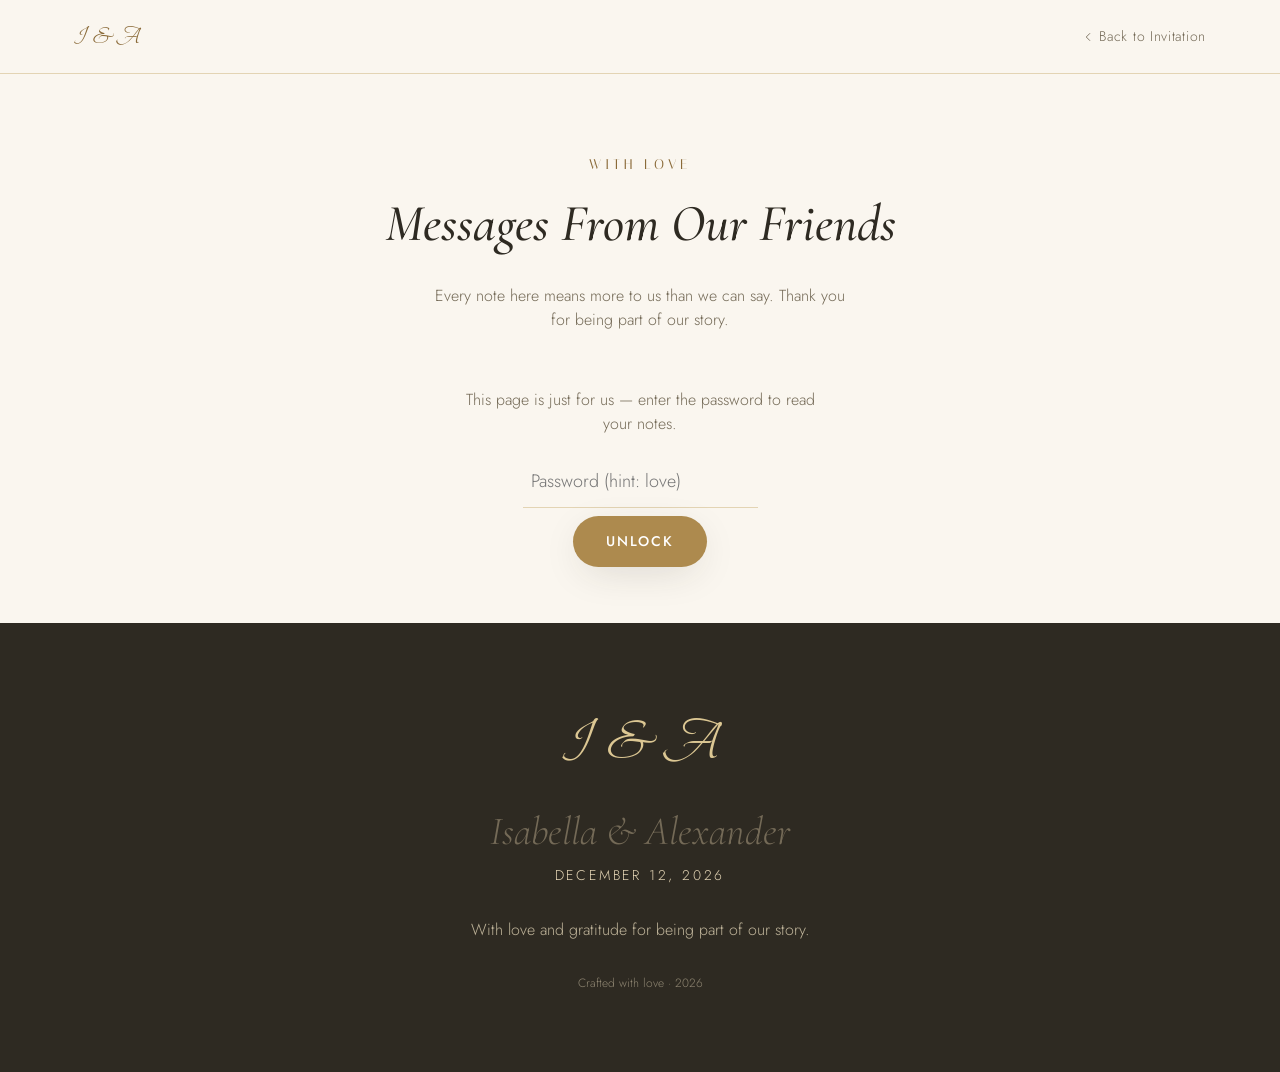
==== message.html @ ce15c43c "Add files via upload" ====
<!DOCTYPE html>
<html lang="en">
<head>
<meta charset="UTF-8">
<meta name="viewport" content="width=device-width, initial-scale=1.0, viewport-fit=cover">
<title>Guest Messages — Isabella &amp; Alexander</title>
<meta name="description" content="Sweet notes and well-wishes for Isabella &amp; Alexander from family and friends.">
<meta name="theme-color" content="#AD8A4E">
<meta name="robots" content="noindex, nofollow">

<!-- Favicon -->
<link rel="icon" type="image/svg+xml" href="assets/images/favicon.svg">

<!-- Fonts: same set as index.html, for a consistent look -->
<link rel="preconnect" href="https://fonts.googleapis.com">
<link rel="preconnect" href="https://fonts.gstatic.com" crossorigin>
<link href="https://fonts.googleapis.com/css2?family=Italiana&family=Cormorant+Garamond:ital,wght@0,400;0,500;0,600;0,700;1,500&family=Beau+Rivage&family=Jost:wght@300;400;500;600&display=swap" rel="stylesheet">

<link rel="stylesheet" href="style.css">
</head>
<body>
<noscript><div style="padding:2rem;font-family:sans-serif;text-align:center;">Please enable JavaScript to view these messages.</div></noscript>

<header class="simple-nav">
  <div class="container simple-nav-inner">
    <a href="index.html" class="nav-monogram" id="nav-monogram" aria-label="Back to invitation"></a>
    <a href="index.html" class="back-link">
      <svg viewBox="0 0 24 24" width="14" height="14" aria-hidden="true"><path d="M15 6l-6 6 6 6" fill="none" stroke="currentColor" stroke-width="1.5" stroke-linecap="round" stroke-linejoin="round"/></svg>
      <span>Back to Invitation</span>
    </a>
  </div>
</header>

<main id="main">
  <section class="messages-hero container">
    <p class="eyebrow">With Love</p>
    <h1 class="section-title">Messages From Our Friends</h1>
    <p>Every note here means more to us than we can say. Thank you for being part of our story.</p>
  </section>

  <section class="messages-gate container" id="messages-gate">
    <p>This page is just for us — enter the password to read your notes.</p>
    <div class="messages-gate-row">
      <input type="password" id="messages-pass-input" placeholder="Password (hint: love)" autocomplete="off">
      <button type="button" id="messages-pass-submit" class="btn btn-primary">Unlock</button>
    </div>
    <p class="messages-gate-error" id="messages-pass-error" hidden>Incorrect password. Try again.</p>
  </section>

  <section class="messages-list-section container" id="messages-list-section" hidden>
    <div class="messages-grid" id="messages-grid"></div>
  </section>
</main>

<footer class="site-footer" id="site-footer">
  <div class="container footer-inner">
    <div class="footer-monogram" id="footer-monogram"></div>
    <p class="footer-names" id="footer-names"></p>
    <p class="footer-date" id="footer-date"></p>
    <p class="footer-thanks">With love and gratitude for being part of our story.</p>
    <p class="footer-credit">Crafted with love &middot; <span id="footer-year"></span></p>
  </div>
</footer>

<script defer src="script.js"></script>
<script>
  // script.js's renderHero() sets document.title generically for the whole
  // site — restore a page-specific title once it (and the rest of init())
  // has had its turn.
  window.addEventListener("load", function () {
    var cfg = window.WS && window.WS.config;
    if (cfg && cfg.brideName && cfg.groomName) {
      document.title = "Guest Messages — " + cfg.brideName + " & " + cfg.groomName;
    }
  });
</script>
</body>
</html>
---- style.css ----
/* =========================================================================
   DESIGN TOKENS
   This is the single source of visual truth for the site. The --accent
   tokens are overridden at runtime from config.js (weddingData.colors),
   so re-theming the entire site is a two-value change, not a CSS rewrite.
   ========================================================================= */

:root {
  /* ---- Palette -------------------------------------------------------- */
  --color-ivory: #FAF6EF;
  --color-champagne: #EFE1C1;
  --color-beige: #E3D4B4;
  --color-charcoal: #2E2A22;
  --color-charcoal-soft: #746A57;
  --color-white: #FFFFFF;
  --color-blush: #B4786C;

  --color-gold: #AD8A4E;
  --color-gold-deep: #8A6A38;
  --color-gold-light: #DCC793;

  /* Configurable accent — reassigned by JS from weddingData.colors */
  --accent: var(--color-gold);
  --accent-deep: var(--color-gold-deep);
  --accent-light: var(--color-gold-light);

  --bg-base: var(--color-ivory);
  --bg-alt: var(--color-champagne);
  --text-main: var(--color-charcoal);
  --text-soft: var(--color-charcoal-soft);

  /* ---- Typography ------------------------------------------------------
     eyebrow  = Italiana, wide-tracked small caps labels
     heading  = Cormorant Garamond, editorial serif for titles
     script   = Beau Rivage, calligraphy for names & signature marks
     body     = Jost, geometric sans for UI + reading text
  ------------------------------------------------------------------------- */
  --font-eyebrow: 'Italiana', 'Cormorant Garamond', serif;
  --font-heading: 'Cormorant Garamond', 'Georgia', serif;
  --font-script: 'Beau Rivage', 'Brush Script MT', cursive;
  --font-body: 'Jost', -apple-system, BlinkMacSystemFont, 'Segoe UI', sans-serif;

  --fs-xs: 0.75rem;
  --fs-sm: 0.875rem;
  --fs-base: 1rem;
  --fs-md: 1.125rem;
  --fs-lg: 1.375rem;
  --fs-xl: clamp(1.75rem, 1.4rem + 1.5vw, 2.5rem);
  --fs-2xl: clamp(2.25rem, 1.7rem + 2.4vw, 3.25rem);
  --fs-hero-name: clamp(2.8rem, 2rem + 4.5vw, 6rem);
  --fs-hero-amp: clamp(2.6rem, 1.9rem + 4vw, 5.5rem);

  --ls-eyebrow: 0.28em;
  --lh-tight: 1.1;
  --lh-normal: 1.5;
  --lh-loose: 1.8;

  /* ---- Spacing (mobile-first scale) ------------------------------------ */
  --space-3xs: 0.25rem;
  --space-2xs: 0.5rem;
  --space-xs: 0.75rem;
  --space-sm: 1.25rem;
  --space-md: 2rem;
  --space-lg: 3.5rem;
  --space-xl: 5rem;
  --space-2xl: 7rem;

  --section-pad-y: clamp(4rem, 3rem + 4vw, 8rem);
  --container-width: 1180px;
  --container-pad: 1.5rem;

  /* ---- Radii & shadow --------------------------------------------------- */
  --radius-sm: 3px;
  --radius-md: 10px;
  --radius-lg: 28px;
  --radius-pill: 999px;

  --shadow-soft: 0 10px 40px -10px rgba(46, 42, 34, 0.18);
  --shadow-elevated: 0 25px 70px -15px rgba(46, 42, 34, 0.28);
  --shadow-inset-hairline: inset 0 0 0 1px rgba(173, 138, 78, 0.35);

  /* ---- Motion ------------------------------------------------------------
     One shared luxury ease curve keeps every transition feeling like the
     same hand drew it — slow settle, no bounce.
  ------------------------------------------------------------------------- */
  --ease-luxury: cubic-bezier(0.65, 0, 0.35, 1);
  --ease-out-soft: cubic-bezier(0.16, 1, 0.3, 1);

  --dur-fast: 0.3s;
  --dur-medium: 0.6s;
  --dur-slow: 1.1s;

  --z-nav: 100;
  --z-drawer: 110;
  --z-player: 90;
  --z-lightbox: 200;
  --z-preloader: 300;
}

/* Respect reduced motion at the token level: collapse durations so any
   animation that references these variables becomes near-instant instead
   of needing to be special-cased everywhere it's used. */
@media (prefers-reduced-motion: reduce) {
  :root {
    --dur-fast: 0.01s;
    --dur-medium: 0.01s;
    --dur-slow: 0.01s;
  }
}

/* =========================================================================
   RESET
   ========================================================================= */
*, *::before, *::after { box-sizing: border-box; }
* { margin: 0; padding: 0; }

html {
  -webkit-text-size-adjust: 100%;
  scroll-behavior: smooth;
  scroll-padding-top: 88px;
}

body {
  font-family: var(--font-body);
  font-weight: 300;
  font-size: var(--fs-base);
  line-height: var(--lh-normal);
  color: var(--text-main);
  background: var(--bg-base);
  -webkit-font-smoothing: antialiased;
  -moz-osx-font-smoothing: grayscale;
  overflow-x: hidden;
}

img, svg { display: block; max-width: 100%; }
button { font: inherit; color: inherit; background: none; border: none; cursor: pointer; }
a { color: inherit; text-decoration: none; }
input, textarea { font: inherit; color: inherit; background: none; }
ul, ol { list-style: none; }

/* Preloader engaged: freeze the page beneath it */
body.is-loading { overflow: hidden; height: 100vh; }

::selection { background: var(--accent); color: var(--color-white); }

:focus-visible {
  outline: 2px solid var(--accent);
  outline-offset: 3px;
  border-radius: 2px;
}

/* =========================================================================
   TYPOGRAPHY
   ========================================================================= */
h1, h2, h3, h4 {
  font-family: var(--font-heading);
  font-weight: 500;
  line-height: var(--lh-tight);
  color: var(--text-main);
}

.eyebrow {
  display: block;
  font-family: var(--font-eyebrow);
  font-size: var(--fs-sm);
  letter-spacing: var(--ls-eyebrow);
  text-transform: uppercase;
  color: var(--accent-deep);
  margin-bottom: var(--space-sm);
}

.section-title {
  font-size: var(--fs-2xl);
  font-style: italic;
  font-weight: 500;
  margin-bottom: var(--space-md);
}

p { color: var(--text-soft); }

/* =========================================================================
   LAYOUT UTILITIES
   ========================================================================= */
.container {
  width: 100%;
  max-width: var(--container-width);
  margin-inline: auto;
  padding-inline: var(--container-pad);
}

.skip-link {
  position: absolute;
  top: -100px;
  left: var(--space-sm);
  z-index: 1000;
  background: var(--color-charcoal);
  color: var(--color-white);
  padding: var(--space-xs) var(--space-sm);
  border-radius: var(--radius-sm);
  transition: top var(--dur-fast) var(--ease-luxury);
}
.skip-link:focus { top: var(--space-sm); }

.sr-only {
  position: absolute;
  width: 1px; height: 1px;
  overflow: hidden;
  clip: rect(0 0 0 0);
  white-space: nowrap;
}
.sr-live { position: fixed; width: 1px; height: 1px; overflow: hidden; clip: rect(0 0 0 0); }

/* =========================================================================
   BUTTONS
   ========================================================================= */
.btn {
  position: relative;
  display: inline-flex;
  align-items: center;
  justify-content: center;
  gap: var(--space-2xs);
  padding: 1.05em 2.4em;
  font-family: var(--font-body);
  font-size: var(--fs-sm);
  font-weight: 500;
  letter-spacing: 0.12em;
  text-transform: uppercase;
  border-radius: var(--radius-pill);
  cursor: pointer;
  overflow: hidden;
  isolation: isolate;
  transition: transform var(--dur-fast) var(--ease-luxury), box-shadow var(--dur-fast) var(--ease-luxury);
}
.btn:active { transform: scale(0.97); }

.btn-primary {
  background: var(--accent);
  color: var(--color-white);
  box-shadow: var(--shadow-soft);
}
.btn-primary::before {
  content: '';
  position: absolute;
  inset: 0;
  z-index: -1;
  background: linear-gradient(100deg, transparent 30%, rgba(255,255,255,0.35) 50%, transparent 70%);
  transform: translateX(-120%);
  transition: transform var(--dur-medium) var(--ease-luxury);
}
.btn-primary:hover { box-shadow: var(--shadow-elevated); transform: translateY(-2px); }
.btn-primary:hover::before { transform: translateX(120%); }

.btn-outline {
  background: transparent;
  color: var(--text-main);
  box-shadow: inset 0 0 0 1px var(--accent);
}
.btn-outline:hover {
  background: var(--accent);
  color: var(--color-white);
  transform: translateY(-2px);
}

.divider-sprig {
  height: 64px;
  margin-inline: auto;
  max-width: 220px;
  background: var(--sprig-svg, none) center / contain no-repeat;
  opacity: 0.85;
}

/* =========================================================================
   SCROLL REVEAL SYSTEM
   Elements carry data-reveal="fade-up|fade-left|fade-right|scale-in".
   scrollEffects.js toggles .is-visible via IntersectionObserver; the
   transition itself lives entirely here so JS never touches animation code.
   ========================================================================= */
[data-reveal] {
  transition: opacity var(--dur-medium) var(--ease-out-soft),
              transform var(--dur-medium) var(--ease-out-soft);
  transition-delay: var(--reveal-delay, 0ms);
}

[data-reveal="fade-up"]    { opacity: 0; transform: translateY(36px); }
[data-reveal="fade-left"]  { opacity: 0; transform: translateX(-48px); }
[data-reveal="fade-right"] { opacity: 0; transform: translateX(48px); }
[data-reveal="scale-in"]   { opacity: 0; transform: scale(0.85); }
[data-reveal="fade-in"]    { opacity: 0; }

[data-reveal].is-visible {
  opacity: 1;
  transform: translate(0, 0) scale(1);
}

@media (prefers-reduced-motion: reduce) {
  [data-reveal] { opacity: 1 !important; transform: none !important; transition: none !important; }
}

/* =========================================================================
   KEYFRAMES
   ========================================================================= */
@keyframes draw-ring {
  to { stroke-dashoffset: 0; }
}

@keyframes fade-scale-in {
  from { opacity: 0; transform: scale(0.8); }
  to   { opacity: 1; transform: scale(1); }
}

@keyframes gentle-pulse {
  0%, 100% { opacity: 1; }
  50% { opacity: 0.55; }
}

@keyframes float-up {
  0%   { transform: translateY(0) translateX(0); opacity: 0; }
  10%  { opacity: var(--particle-opacity, 0.6); }
  90%  { opacity: var(--particle-opacity, 0.6); }
  100% { transform: translateY(-110vh) translateX(var(--drift, 20px)); opacity: 0; }
}

@keyframes letter-in {
  from { opacity: 0; transform: translateY(0.4em); }
  to   { opacity: 1; transform: translateY(0); }
}

@keyframes soft-glow {
  0%, 100% { opacity: 0.35; transform: scale(1); }
  50%      { opacity: 0.6;  transform: scale(1.08); }
}

@keyframes spin-slow {
  to { transform: rotate(360deg); }
}

@keyframes bounce-down {
  0%, 100% { transform: translateY(0); opacity: 0.5; }
  50%      { transform: translateY(10px); opacity: 1; }
}

@keyframes number-flip {
  0%   { transform: rotateX(0deg); opacity: 1; }
  45%  { transform: rotateX(90deg); opacity: 0.3; }
  55%  { transform: rotateX(-90deg); opacity: 0.3; }
  100% { transform: rotateX(0deg); opacity: 1; }
}

@keyframes dot-blink {
  0%, 80%, 100% { opacity: 0.25; }
  40%            { opacity: 1; }
}

@keyframes shimmer-sweep {
  0%   { background-position: -200% 0; }
  100% { background-position: 200% 0; }
}

/* =========================================================================
   REUSABLE MOTION UTILITY CLASSES
   ========================================================================= */
.will-animate { animation-fill-mode: both; }

.glow-orb {
  position: absolute;
  border-radius: 50%;
  background: radial-gradient(circle, var(--accent-light) 0%, transparent 70%);
  filter: blur(20px);
  animation: soft-glow 6s var(--ease-luxury) infinite;
  pointer-events: none;
}

.glass {
  background: rgba(255, 255, 255, 0.5);
  backdrop-filter: blur(16px) saturate(140%);
  -webkit-backdrop-filter: blur(16px) saturate(140%);
  border: 1px solid rgba(255, 255, 255, 0.6);
}

@media (prefers-reduced-motion: reduce) {
  *, *::before, *::after {
    animation-duration: 0.01ms !important;
    animation-iteration-count: 1 !important;
    transition-duration: 0.01ms !important;
    scroll-behavior: auto !important;
  }
}

/* =========================================================================
   PRELOADER — the signature seal: two rings draw themselves, then the
   couple's initials settle into the center before the curtain lifts.
   ========================================================================= */
#preloader {
  position: fixed;
  inset: 0;
  z-index: var(--z-preloader);
  display: flex;
  align-items: center;
  justify-content: center;
  background: var(--bg-base);
  transition: opacity var(--dur-slow) var(--ease-luxury), visibility var(--dur-slow) var(--ease-luxury);
}
#preloader.is-hidden { opacity: 0; visibility: hidden; pointer-events: none; }

.preloader-inner { text-align: center; }

.preloader-seal { width: 132px; height: 132px; margin-inline: auto; overflow: visible; }

.seal-ring {
  fill: none;
  stroke: var(--accent);
  stroke-width: 1.25;
}
.seal-ring-outer { stroke-dasharray: 566; stroke-dashoffset: 566; }
.seal-ring-inner { stroke-dasharray: 490; stroke-dashoffset: 490; }
#preloader.is-drawing .seal-ring-outer { animation: draw-ring 1.3s var(--ease-luxury) 0.1s forwards; }
#preloader.is-drawing .seal-ring-inner { animation: draw-ring 1.3s var(--ease-luxury) 0.35s forwards; }

.seal-initials {
  font-family: var(--font-script);
  font-size: 46px;
  fill: var(--accent-deep);
  opacity: 0;
  transform-origin: 100px 100px;
}
#preloader.is-drawing .seal-initials { animation: fade-scale-in 0.9s var(--ease-out-soft) 1.2s forwards; }

.preloader-bar {
  width: 160px;
  height: 1px;
  background: var(--color-beige);
  margin: var(--space-md) auto 0;
  position: relative;
}
.preloader-bar-fill {
  position: absolute; inset: 0 auto 0 0;
  width: 0%;
  background: var(--accent);
  transition: width 0.25s linear;
}

.preloader-text {
  margin-top: var(--space-sm);
  font-family: var(--font-eyebrow);
  font-size: var(--fs-xs);
  letter-spacing: var(--ls-eyebrow);
  text-transform: uppercase;
  color: var(--text-soft);
}
.preloader-dots span { display: inline-block; animation: dot-blink 1.4s infinite; }
.preloader-dots span:nth-child(2) { animation-delay: 0.2s; }
.preloader-dots span:nth-child(3) { animation-delay: 0.4s; }

/* =========================================================================
   NAVIGATION
   ========================================================================= */
.site-nav {
  position: fixed;
  top: 0; left: 0; right: 0;
  z-index: var(--z-nav);
  transition: background var(--dur-fast) var(--ease-luxury), box-shadow var(--dur-fast) var(--ease-luxury), padding var(--dur-fast) var(--ease-luxury);
  padding-block: var(--space-sm);
}
.site-nav.is-scrolled {
  background: rgba(250, 246, 239, 0.88);
  backdrop-filter: blur(14px);
  -webkit-backdrop-filter: blur(14px);
  box-shadow: 0 1px 0 rgba(173, 138, 78, 0.18);
  padding-block: var(--space-xs);
}

.nav-inner {
  max-width: var(--container-width);
  margin-inline: auto;
  padding-inline: var(--container-pad);
  display: flex;
  align-items: center;
  justify-content: space-between;
}

.nav-monogram {
  font-family: var(--font-script);
  font-size: var(--fs-lg);
  color: var(--nav-ink, var(--color-white));
  transition: color var(--dur-fast) var(--ease-luxury);
}
.site-nav.is-scrolled .nav-monogram { color: var(--accent-deep); }

.nav-links { display: none; align-items: center; gap: var(--space-md); }
.nav-links a {
  font-size: var(--fs-sm);
  letter-spacing: 0.08em;
  text-transform: uppercase;
  color: var(--nav-ink, var(--color-white));
  position: relative;
  padding-bottom: 3px;
  transition: color var(--dur-fast) var(--ease-luxury);
}
.nav-links a::after {
  content: '';
  position: absolute; left: 0; right: 100%; bottom: 0;
  height: 1px;
  background: var(--accent);
  transition: right var(--dur-fast) var(--ease-luxury);
}
.nav-links a:hover::after,
.nav-links a.is-active::after { right: 0; }
.site-nav.is-scrolled .nav-links a { color: var(--text-main); }

.nav-toggle {
  display: flex;
  flex-direction: column;
  gap: 5px;
  width: 26px;
  z-index: 2;
}
.nav-toggle span {
  height: 1px;
  background: var(--nav-ink, var(--color-white));
  transition: transform var(--dur-fast) var(--ease-luxury), opacity var(--dur-fast) var(--ease-luxury), background var(--dur-fast) var(--ease-luxury);
}
.site-nav.is-scrolled .nav-toggle span { background: var(--text-main); }
.nav-toggle[aria-expanded="true"] span:nth-child(1) { transform: translateY(6px) rotate(45deg); }
.nav-toggle[aria-expanded="true"] span:nth-child(2) { opacity: 0; }
.nav-toggle[aria-expanded="true"] span:nth-child(3) { transform: translateY(-6px) rotate(-45deg); }
.nav-toggle[aria-expanded="true"] span { background: var(--color-white) !important; }

.nav-scrim {
  position: fixed; inset: 0;
  background: rgba(46, 42, 34, 0.4);
  z-index: var(--z-drawer);
  opacity: 0; visibility: hidden;
  transition: opacity var(--dur-fast) var(--ease-luxury), visibility var(--dur-fast) var(--ease-luxury);
}
.nav-scrim.is-open { opacity: 1; visibility: visible; }

.nav-drawer {
  position: fixed;
  top: 0; right: 0; bottom: 0;
  width: min(340px, 82vw);
  z-index: calc(var(--z-drawer) + 1);
  background: var(--color-charcoal);
  display: flex;
  align-items: center;
  transform: translateX(100%);
  transition: transform var(--dur-medium) var(--ease-luxury);
}
.nav-drawer.is-open { transform: translateX(0); }
.drawer-links { display: flex; flex-direction: column; gap: var(--space-md); padding-inline: var(--space-lg); }
.drawer-links a {
  font-family: var(--font-heading);
  font-style: italic;
  font-size: var(--fs-xl);
  color: var(--color-champagne);
}
.drawer-links a:hover { color: var(--accent-light); }

/* =========================================================================
   HERO
   ========================================================================= */
.hero {
  position: relative;
  min-height: 100svh;
  display: flex;
  align-items: center;
  justify-content: center;
  overflow: hidden;
  --nav-ink: var(--color-white);
}

.hero-bg {
  position: absolute; inset: -5%;
  background: var(--hero-bg-image, none) center / cover no-repeat, linear-gradient(160deg, #4a3d26 0%, #6d5730 40%, #3a2f1e 100%);
  will-change: transform;
}
.hero-overlay {
  position: absolute; inset: 0;
  background:
    radial-gradient(ellipse at 50% 30%, rgba(46,42,34,0.15) 0%, rgba(30,26,20,0.55) 75%),
    linear-gradient(180deg, rgba(30,26,20,0.35) 0%, rgba(20,17,13,0.65) 100%);
}

.hero-particles { position: absolute; inset: 0; overflow: hidden; }
.hero-particle {
  position: absolute;
  bottom: -20px;
  width: var(--size, 5px);
  height: var(--size, 5px);
  background: var(--color-gold-light);
  border-radius: 50%;
  opacity: 0;
  animation: float-up var(--dur, 14s) linear var(--delay, 0s) infinite;
  box-shadow: 0 0 6px 1px rgba(228, 206, 147, 0.6);
}

.hero-content {
  position: relative;
  z-index: 2;
  text-align: center;
  color: var(--color-white);
  padding-inline: var(--container-pad);
  max-width: 900px;
}
.hero-content .eyebrow { color: var(--accent-light); }

.hero-names {
  display: flex;
  flex-wrap: wrap;
  align-items: center;
  justify-content: center;
  gap: 0 0.5rem;
  margin-bottom: var(--space-sm);
}
.hero-name {
  font-family: var(--font-heading);
  font-style: italic;
  font-weight: 500;
  font-size: var(--fs-hero-name);
  line-height: 1;
}
.hero-amp {
  font-family: var(--font-script);
  font-size: var(--fs-hero-amp);
  color: var(--accent-light);
  line-height: 1;
  padding-inline: 0.15em;
}

.hero-date {
  font-family: var(--font-body);
  font-size: var(--fs-md);
  letter-spacing: 0.35em;
  text-transform: uppercase;
  margin-bottom: var(--space-sm);
  display: flex;
  align-items: center;
  justify-content: center;
  gap: var(--space-xs);
}
.hero-date::before, .hero-date::after {
  content: '';
  width: 32px;
  height: 1px;
  background: var(--accent-light);
}

.hero-subtitle {
  font-size: var(--fs-md);
  font-weight: 300;
  color: rgba(255,255,255,0.85);
  max-width: 46ch;
  margin-inline: auto;
  margin-bottom: var(--space-lg);
}

.scroll-indicator {
  position: absolute;
  bottom: var(--space-md);
  left: 50%;
  transform: translateX(-50%);
  color: var(--color-white);
  display: flex;
  flex-direction: column;
  align-items: center;
  gap: 6px;
  z-index: 2;
}
.scroll-indicator-line { width: 1px; height: 34px; background: linear-gradient(to bottom, transparent, var(--color-white)); }
.scroll-indicator svg { width: 16px; height: 16px; animation: bounce-down 2s var(--ease-luxury) infinite; }

/* =========================================================================
   COUNTDOWN
   ========================================================================= */
.countdown-section { padding-block: var(--space-xl); background: var(--bg-alt); text-align: center; }

.countdown {
  display: flex;
  align-items: center;
  justify-content: center;
  gap: var(--space-xs);
  flex-wrap: wrap;
}
.countdown-item {
  display: flex;
  flex-direction: column;
  align-items: center;
  gap: var(--space-3xs);
  min-width: 72px;
}
.countdown-num {
  font-family: var(--font-heading);
  font-size: clamp(2.2rem, 1.8rem + 1.8vw, 3.4rem);
  font-weight: 600;
  color: var(--accent-deep);
  line-height: 1;
  display: inline-block;
  transform-style: preserve-3d;
}
.countdown-num.is-flipping { animation: number-flip 0.5s var(--ease-luxury); }
.countdown-label {
  font-size: var(--fs-xs);
  letter-spacing: 0.15em;
  text-transform: uppercase;
  color: var(--text-soft);
}
.countdown-divider { font-size: var(--fs-2xl); color: var(--accent-light); margin-top: -1rem; }
.countdown-arrived { margin-top: var(--space-md); font-family: var(--font-heading); font-style: italic; font-size: var(--fs-xl); color: var(--accent-deep); }

/* =========================================================================
   STORY TIMELINE
   ========================================================================= */
.story-section, .guidelines-section, .rsvp-section { padding-block: var(--section-pad-y); }
.location-section, .gallery-section { padding-block: var(--section-pad-y); background: var(--bg-alt); }
.story-section, .guidelines-section { text-align: center; }
.story-section .container, .guidelines-section .container { max-width: 900px; }

.timeline { position: relative; margin-top: var(--space-xl); text-align: left; }
.timeline::before {
  content: '';
  position: absolute;
  left: 24px; top: 0; bottom: 0;
  width: 1px;
  background: linear-gradient(to bottom, transparent, var(--accent) 8%, var(--accent) 92%, transparent);
}

.timeline-item {
  position: relative;
  padding-left: 64px;
  padding-bottom: var(--space-xl);
}
.timeline-item:last-child { padding-bottom: 0; }

.timeline-dot {
  position: absolute;
  left: 0; top: 2px;
  width: 49px; height: 49px;
  border-radius: 50%;
  background: var(--bg-base);
  box-shadow: 0 0 0 1px var(--accent);
  display: flex; align-items: center; justify-content: center;
  color: var(--accent-deep);
}
.timeline-dot svg { width: 20px; height: 20px; }

.timeline-date {
  font-family: var(--font-eyebrow);
  font-size: var(--fs-xs);
  letter-spacing: var(--ls-eyebrow);
  text-transform: uppercase;
  color: var(--accent-deep);
  margin-bottom: var(--space-3xs);
  display: block;
}
.timeline-title {
  font-size: var(--fs-xl);
  font-style: italic;
  margin-bottom: var(--space-2xs);
}
.timeline-desc { font-size: var(--fs-md); max-width: 52ch; }
.timeline-image {
  margin-top: var(--space-sm);
  border-radius: var(--radius-md);
  overflow: hidden;
  box-shadow: var(--shadow-soft);
  max-width: 340px;
}
.timeline-image img { transition: transform var(--dur-medium) var(--ease-luxury); }
.timeline-image:hover img { transform: scale(1.05); }

/* =========================================================================
   LOCATION
   ========================================================================= */
.location-grid {
  display: grid;
  gap: var(--space-lg);
  align-items: center;
}
.location-info .eyebrow { color: var(--accent-deep); }
.location-address { font-size: var(--fs-md); margin-bottom: var(--space-2xs); }
.location-datetime { font-size: var(--fs-sm); letter-spacing: 0.05em; margin-bottom: var(--space-md); color: var(--text-soft); }
.location-map {
  position: relative;
  border-radius: var(--radius-lg);
  overflow: hidden;
  box-shadow: var(--shadow-elevated);
  aspect-ratio: 4 / 3;
  outline: 6px solid var(--color-white);
}
.location-map iframe { width: 100%; height: 100%; border: 0; }

/* =========================================================================
   GUIDELINES
   ========================================================================= */
.guidelines-grid {
  display: grid;
  gap: var(--space-sm);
  margin-top: var(--space-xl);
  text-align: center;
}
.guideline-card {
  padding: var(--space-lg) var(--space-md);
  border-radius: var(--radius-lg);
  background: rgba(255,255,255,0.55);
  backdrop-filter: blur(10px);
  -webkit-backdrop-filter: blur(10px);
  box-shadow: var(--shadow-inset-hairline);
  transition: transform var(--dur-fast) var(--ease-luxury), box-shadow var(--dur-fast) var(--ease-luxury);
}
.guideline-card:hover { transform: translateY(-6px); box-shadow: var(--shadow-soft), var(--shadow-inset-hairline); }
.guideline-icon {
  width: 46px; height: 46px;
  margin-inline: auto var(--space-sm);
  color: var(--accent);
}
.guideline-card h3 { font-size: var(--fs-lg); font-style: italic; margin-bottom: var(--space-2xs); }
.guideline-card p { font-size: var(--fs-sm); }

/* =========================================================================
   GALLERY
   ========================================================================= */
.gallery-grid {
  margin-top: var(--space-xl);
  column-count: 1;
  column-gap: var(--space-sm);
}
.gallery-item {
  break-inside: avoid;
  margin-bottom: var(--space-sm);
  position: relative;
  border-radius: var(--radius-md);
  overflow: hidden;
  cursor: pointer;
  box-shadow: var(--shadow-soft);
}
.gallery-item img {
  width: 100%;
  display: block;
  transition: transform var(--dur-medium) var(--ease-luxury), opacity var(--dur-medium) ease;
  opacity: 0;
}
.gallery-item img.is-loaded { opacity: 1; }
.gallery-item:hover img { transform: scale(1.08); }
.gallery-overlay {
  position: absolute; inset: 0;
  background: linear-gradient(0deg, rgba(46,42,34,0.65) 0%, transparent 55%);
  display: flex; align-items: flex-end;
  padding: var(--space-sm);
  opacity: 0;
  transition: opacity var(--dur-fast) var(--ease-luxury);
}
.gallery-item:hover .gallery-overlay { opacity: 1; }
.gallery-overlay span { color: var(--color-white); font-size: var(--fs-sm); letter-spacing: 0.04em; }

/* =========================================================================
   LIGHTBOX
   ========================================================================= */
.lightbox {
  position: fixed; inset: 0;
  z-index: var(--z-lightbox);
  background: rgba(20, 17, 13, 0.94);
  display: flex; align-items: center; justify-content: center;
  opacity: 0; visibility: hidden;
  transition: opacity var(--dur-fast) var(--ease-luxury), visibility var(--dur-fast) var(--ease-luxury);
}
.lightbox.is-open { opacity: 1; visibility: visible; }
.lightbox-stage { max-width: 90vw; max-height: 84vh; text-align: center; }
.lightbox-img {
  max-width: 90vw; max-height: 78vh;
  border-radius: var(--radius-sm);
  box-shadow: var(--shadow-elevated);
  transition: opacity 0.25s ease;
}
.lightbox-caption { color: var(--color-champagne); margin-top: var(--space-sm); font-size: var(--fs-sm); }
.lightbox-close, .lightbox-prev, .lightbox-next {
  position: absolute;
  color: var(--color-white);
  width: 44px; height: 44px;
  display: flex; align-items: center; justify-content: center;
  border-radius: 50%;
  transition: background var(--dur-fast) var(--ease-luxury), transform var(--dur-fast) var(--ease-luxury);
}
.lightbox-close:hover, .lightbox-prev:hover, .lightbox-next:hover { background: rgba(255,255,255,0.12); }
.lightbox-close { top: var(--space-sm); right: var(--space-sm); }
.lightbox-prev { left: var(--space-sm); top: 50%; transform: translateY(-50%); }
.lightbox-next { right: var(--space-sm); top: 50%; transform: translateY(-50%); }
.lightbox-prev:hover, .lightbox-next:hover { transform: translateY(-50%) scale(1.1); }
.lightbox-close svg, .lightbox-prev svg, .lightbox-next svg { width: 20px; height: 20px; }

/* =========================================================================
   RSVP FORM
   ========================================================================= */
.rsvp-container { max-width: 640px; text-align: center; }
.rsvp-deadline { font-size: var(--fs-sm); margin-bottom: var(--space-lg); letter-spacing: 0.03em; }

.rsvp-form { text-align: left; display: flex; flex-direction: column; gap: var(--space-md); }
.form-row { display: flex; flex-direction: column; gap: var(--space-3xs); position: relative; }
.form-row label {
  font-size: var(--fs-xs);
  letter-spacing: 0.1em;
  text-transform: uppercase;
  color: var(--text-soft);
}
.form-row .optional { text-transform: none; letter-spacing: 0; opacity: 0.7; }

.form-row input[type="text"],
.form-row input[type="tel"],
.form-row input[type="number"],
.form-row textarea {
  border: none;
  border-bottom: 1px solid var(--color-beige);
  padding-block: var(--space-xs);
  font-size: var(--fs-md);
  background: transparent;
  transition: border-color var(--dur-fast) var(--ease-luxury);
  resize: vertical;
}
.form-row input:focus, .form-row textarea:focus { border-color: var(--accent); outline: none; }
.form-row.has-error input, .form-row.has-error textarea { border-color: var(--color-blush); }

.form-error {
  font-size: var(--fs-xs);
  color: var(--color-blush);
  min-height: 1.2em;
}

.form-label-static {
  font-size: var(--fs-xs);
  letter-spacing: 0.1em;
  text-transform: uppercase;
  color: var(--text-soft);
  margin-bottom: var(--space-2xs);
}

.attendance-toggle { display: flex; gap: var(--space-xs); flex-wrap: wrap; }
.attend-btn {
  flex: 1 1 160px;
  padding: var(--space-sm);
  border-radius: var(--radius-md);
  box-shadow: inset 0 0 0 1px var(--color-beige);
  font-size: var(--fs-sm);
  letter-spacing: 0.03em;
  text-align: center;
  transition: all var(--dur-fast) var(--ease-luxury);
}
.attend-btn:hover { box-shadow: inset 0 0 0 1px var(--accent); }
.attend-btn.is-active[data-value="attending"] {
  background: var(--accent);
  color: var(--color-white);
  box-shadow: none;
}
.attend-btn.is-active[data-value="declining"] {
  background: var(--color-charcoal-soft);
  color: var(--color-white);
  box-shadow: none;
}

.rsvp-submit { margin-top: var(--space-sm); align-self: center; min-width: 220px; }
.btn-spinner {
  width: 15px; height: 15px;
  border-radius: 50%;
  border: 2px solid rgba(255,255,255,0.4);
  border-top-color: var(--color-white);
  display: none;
  animation: spin-slow 0.7s linear infinite;
}
.rsvp-submit.is-loading .btn-text { opacity: 0.6; }
.rsvp-submit.is-loading .btn-spinner { display: inline-block; }
.rsvp-submit:disabled { cursor: default; }

.rsvp-success { text-align: center; padding-block: var(--space-lg); }
.rsvp-success-icon { width: 40px; height: 40px; margin-inline: auto var(--space-sm); color: var(--accent); }
.rsvp-success h3 { font-size: var(--fs-2xl); font-style: italic; margin-bottom: var(--space-2xs); }

/* =========================================================================
   FOOTER
   ========================================================================= */
.site-footer { background: var(--color-charcoal); color: var(--color-champagne); text-align: center; padding-block: var(--space-xl); }
.footer-monogram { font-family: var(--font-script); font-size: var(--fs-2xl); color: var(--accent-light); margin-bottom: var(--space-sm); }
.footer-names { font-family: var(--font-heading); font-style: italic; font-size: var(--fs-xl); margin-bottom: var(--space-3xs); }
.footer-date { font-size: var(--fs-sm); letter-spacing: 0.2em; text-transform: uppercase; color: var(--color-beige); margin-bottom: var(--space-md); }
.footer-thanks { color: rgba(239, 225, 193, 0.75); max-width: 40ch; margin-inline: auto; margin-bottom: var(--space-md); }
.footer-social { display: flex; justify-content: center; gap: var(--space-sm); margin-bottom: var(--space-md); }
.footer-social a { width: 38px; height: 38px; border-radius: 50%; display: flex; align-items: center; justify-content: center; box-shadow: inset 0 0 0 1px rgba(239,225,193,0.35); transition: background var(--dur-fast) var(--ease-luxury); }
.footer-social a:hover { background: var(--accent); }
.footer-social svg { width: 16px; height: 16px; }
.footer-credit { font-size: var(--fs-xs); color: rgba(239, 225, 193, 0.5); }

/* =========================================================================
   MUSIC PLAYER
   ========================================================================= */
.music-player {
  position: fixed;
  bottom: var(--space-sm);
  left: var(--space-sm);
  z-index: var(--z-player);
  display: flex;
  align-items: center;
}
.music-toggle {
  width: 52px; height: 52px;
  border-radius: 50%;
  background: var(--color-charcoal);
  color: var(--accent-light);
  display: flex; align-items: center; justify-content: center;
  position: relative;
  box-shadow: var(--shadow-soft);
  flex-shrink: 0;
}
.music-toggle svg { width: 18px; height: 18px; }
.icon-pause { display: none; }
.music-player.is-playing .icon-play { display: none; }
.music-player.is-playing .icon-pause { display: block; }
.music-disc-ring {
  position: absolute; inset: -5px;
  border-radius: 50%;
  border: 1px dashed var(--accent);
  animation: spin-slow 8s linear infinite;
  opacity: 0;
}
.music-player.is-playing .music-disc-ring { opacity: 1; }
.music-player:not(.is-playing) .music-toggle { animation: gentle-pulse 2.4s ease-in-out infinite; }

.music-panel {
  display: flex;
  align-items: center;
  gap: var(--space-xs);
  max-width: 0;
  overflow: hidden;
  opacity: 0;
  transition: max-width var(--dur-medium) var(--ease-luxury), opacity var(--dur-fast) var(--ease-luxury), padding var(--dur-medium) var(--ease-luxury), margin var(--dur-medium) var(--ease-luxury);
  background: rgba(250, 246, 239, 0.9);
  backdrop-filter: blur(12px);
  -webkit-backdrop-filter: blur(12px);
  border-radius: var(--radius-pill);
  box-shadow: var(--shadow-soft);
}
.music-player.is-expanded .music-panel {
  max-width: 260px;
  opacity: 1;
  padding: var(--space-2xs) var(--space-sm);
  margin-left: var(--space-2xs);
}
.music-title { font-size: var(--fs-xs); white-space: nowrap; max-width: 70px; overflow: hidden; text-overflow: ellipsis; }
.music-progress, .music-volume { accent-color: var(--accent); width: 70px; height: 3px; cursor: pointer; }
.music-volume-row { display: flex; align-items: center; gap: 4px; }
.music-vol-icon { width: 14px; height: 14px; color: var(--accent-deep); flex-shrink: 0; }

/* =========================================================================
   BACK TO TOP
   ========================================================================= */
.back-to-top {
  position: fixed;
  bottom: var(--space-sm);
  right: var(--space-sm);
  z-index: var(--z-player);
  width: 46px; height: 46px;
  border-radius: 50%;
  background: rgba(250, 246, 239, 0.9);
  backdrop-filter: blur(10px);
  color: var(--accent-deep);
  box-shadow: var(--shadow-soft);
  display: flex; align-items: center; justify-content: center;
  opacity: 0;
  visibility: hidden;
  transform: translateY(10px);
  transition: all var(--dur-fast) var(--ease-luxury);
}
.back-to-top.is-visible { opacity: 1; visibility: visible; transform: translateY(0); }
.back-to-top:hover { background: var(--accent); color: var(--color-white); }
.back-to-top svg { width: 18px; height: 18px; }

/* ============ COUPLE SECTION ============ */
.couple-section { padding-block: var(--space-2xl) var(--space-xl); background-color: var(--bg-primary); }
.couple-container { display: flex; flex-direction: column; gap: var(--space-xl); align-items: center; text-align: center; }
@media (min-width: 768px) {
  .couple-container { flex-direction: row; text-align: left; align-items: center; justify-content: space-between; }
  .couple-image-wrapper { flex: 1; max-width: 45%; }
  .couple-content { flex: 1; padding-left: var(--space-xl); }
  .couple-content .eyebrow { margin-inline: 0; }
  .couple-content .section-title::after { margin-inline: 0; }
}
.couple-image-wrapper {
  position: relative;
  border-radius: 12px;
  overflow: hidden;
  box-shadow: var(--shadow-lg);
  aspect-ratio: 4 / 5;
  width: 100%;
}
.couple-image {
  width: 100%;
  height: 100%;
  object-fit: cover;
  transition: transform 1.5s var(--ease-luxury);
}
.couple-image-wrapper:hover .couple-image { transform: scale(1.05); }
.couple-content .eyebrow { margin-bottom: var(--space-xs); }
.couple-content .section-title { margin-bottom: var(--space-md); }
.couple-desc { font-style: italic; color: var(--text-secondary); max-width: 400px; line-height: 1.6; margin: 0 auto; }
@media (min-width: 768px) {
  .couple-desc { margin: 0; }
}

/* =========================================================================
   MESSAGES PAGE (message.html)
   A small standalone page: a password gate in front of guest well-wishes.
   Reuses existing tokens and components (buttons, .guideline-card, the
   site footer) so it stays visually consistent without a design system
   of its own.
   ========================================================================= */
.simple-nav {
  padding-block: var(--space-sm);
  border-bottom: 1px solid var(--color-beige);
}
.simple-nav-inner {
  display: flex;
  align-items: center;
  justify-content: space-between;
}
.simple-nav .nav-monogram { color: var(--accent-deep); }
.back-link {
  display: inline-flex;
  align-items: center;
  gap: var(--space-3xs);
  font-size: var(--fs-sm);
  letter-spacing: 0.05em;
  color: var(--text-soft);
  transition: color var(--dur-fast) var(--ease-luxury);
}
.back-link:hover { color: var(--accent-deep); }

.messages-hero {
  max-width: 640px;
  text-align: center;
  padding-block: var(--space-xl) var(--space-lg);
}
.messages-hero p:not(.eyebrow) { max-width: 48ch; margin-inline: auto; }

.messages-gate {
  max-width: 420px;
  text-align: center;
  padding-block: 0 var(--space-lg);
}
.messages-gate > p { margin-bottom: var(--space-sm); }
.messages-gate-row {
  display: flex;
  gap: var(--space-2xs);
  justify-content: center;
  flex-wrap: wrap;
}
.messages-gate input[type="password"] {
  min-width: 220px;
  border: none;
  border-bottom: 1px solid var(--color-beige);
  padding-block: var(--space-xs);
  padding-inline: var(--space-2xs);
  font-size: var(--fs-md);
  background: transparent;
  transition: border-color var(--dur-fast) var(--ease-luxury);
}
.messages-gate input[type="password"]:focus { border-color: var(--accent); outline: none; }
.messages-gate-error {
  min-height: 1.2em;
  margin-top: var(--space-sm);
  font-size: var(--fs-xs);
  color: var(--color-blush);
}

.messages-list-section { padding-block: 0 var(--space-2xl); }
.messages-grid {
  display: grid;
  grid-template-columns: 1fr;
  gap: var(--space-sm);
  max-width: 760px;
  margin-inline: auto;
}
.message-card { text-align: left; }
.message-card strong {
  display: block;
  margin-bottom: var(--space-2xs);
  font-family: var(--font-heading);
  font-style: italic;
  font-size: var(--fs-md);
  color: var(--accent-deep);
}
.message-card p { margin: 0; }

@media (min-width: 640px) {
  .messages-grid { grid-template-columns: repeat(2, 1fr); }
}
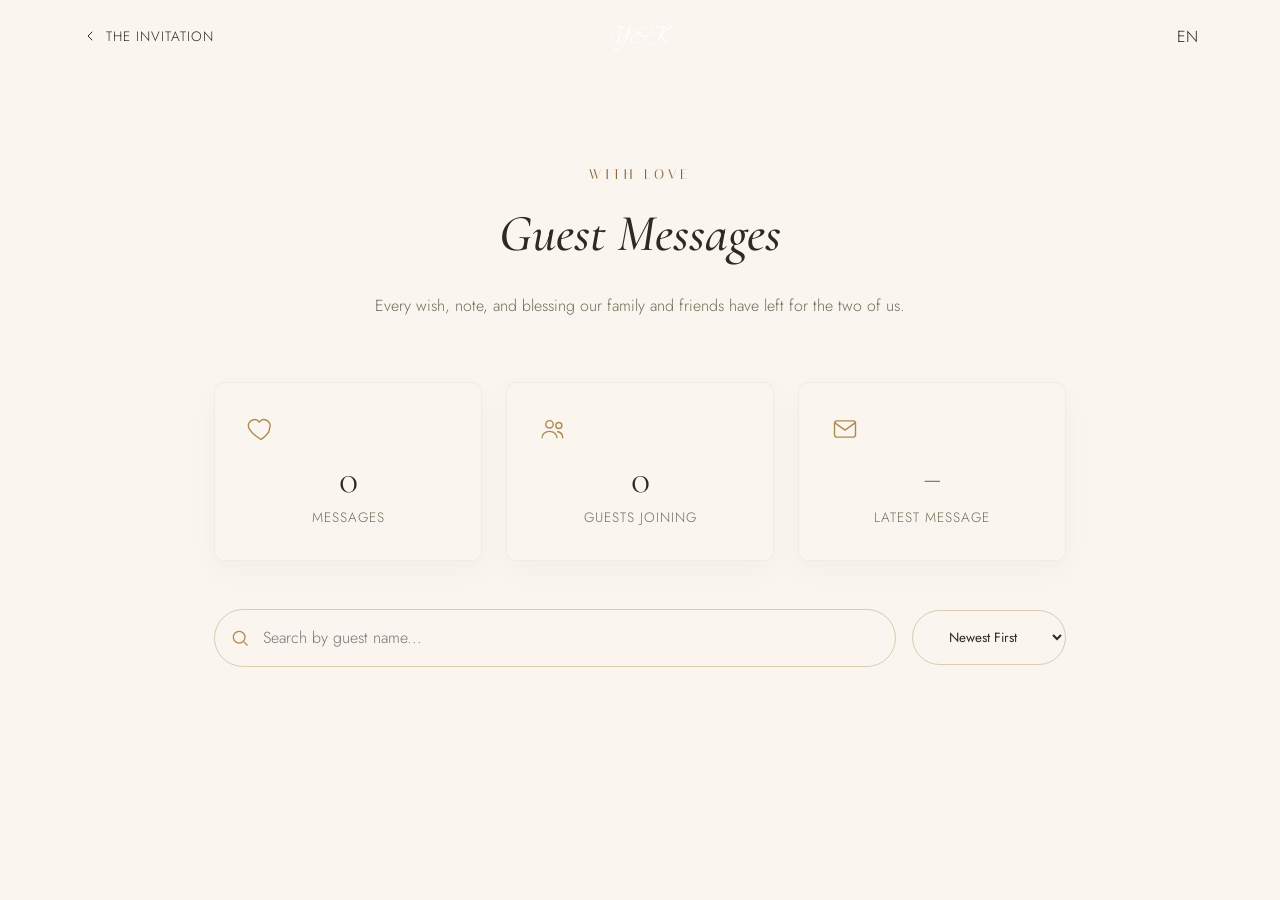
==== commit 6490f559: "Add files via upload" ====
--- a/message.html
+++ b/message.html
@@ -1,17 +1,14 @@
 <!DOCTYPE html>
-<html lang="en">
+<html lang="en" dir="ltr">
 <head>
 <meta charset="UTF-8">
 <meta name="viewport" content="width=device-width, initial-scale=1.0, viewport-fit=cover">
-<title>Guest Messages — Isabella &amp; Alexander</title>
-<meta name="description" content="Sweet notes and well-wishes for Isabella &amp; Alexander from family and friends.">
+<title>Guest Messages — Yasmine &amp; Karim</title>
+<meta name="description" content="Sweet notes and well-wishes from family and friends.">
 <meta name="theme-color" content="#AD8A4E">
-<meta name="robots" content="noindex, nofollow">
 
-<!-- Favicon -->
 <link rel="icon" type="image/svg+xml" href="assets/images/favicon.svg">
 
-<!-- Fonts: same set as index.html, for a consistent look -->
 <link rel="preconnect" href="https://fonts.googleapis.com">
 <link rel="preconnect" href="https://fonts.gstatic.com" crossorigin>
 <link href="https://fonts.googleapis.com/css2?family=Italiana&family=Cormorant+Garamond:ital,wght@0,400;0,500;0,600;0,700;1,500&family=Beau+Rivage&family=Jost:wght@300;400;500;600&display=swap" rel="stylesheet">
@@ -19,60 +16,182 @@
 <link rel="stylesheet" href="style.css">
 </head>
 <body>
-<noscript><div style="padding:2rem;font-family:sans-serif;text-align:center;">Please enable JavaScript to view these messages.</div></noscript>
 
-<header class="simple-nav">
-  <div class="container simple-nav-inner">
-    <a href="index.html" class="nav-monogram" id="nav-monogram" aria-label="Back to invitation"></a>
-    <a href="index.html" class="back-link">
-      <svg viewBox="0 0 24 24" width="14" height="14" aria-hidden="true"><path d="M15 6l-6 6 6 6" fill="none" stroke="currentColor" stroke-width="1.5" stroke-linecap="round" stroke-linejoin="round"/></svg>
-      <span>Back to Invitation</span>
+<header class="site-nav" id="site-nav">
+  <div class="nav-inner" style="justify-content: center; position: relative;">
+    <a href="index.html" class="nav-monogram" aria-label="Back to top">Y&amp;K</a>
+    <a href="index.html" style="position: absolute; left: 2rem; display: flex; align-items: center; gap: 0.5rem; text-decoration: none; color: var(--text-main); font-size: 0.85rem; letter-spacing: 1px; text-transform: uppercase;">
+      <svg viewBox="0 0 24 24" width="16" height="16" aria-hidden="true"><path d="M15 6l-6 6 6 6" fill="none" stroke="currentColor" stroke-width="1.5" stroke-linecap="round" stroke-linejoin="round"/></svg>
+      <span data-i18n="msg-back">The Invitation</span>
     </a>
+    <button id="lang-toggle" class="lang-toggle" aria-label="Switch Language" style="position: absolute; right: 2rem;">EN</button>
   </div>
 </header>
 
-<main id="main">
-  <section class="messages-hero container">
-    <p class="eyebrow">With Love</p>
-    <h1 class="section-title">Messages From Our Friends</h1>
-    <p>Every note here means more to us than we can say. Thank you for being part of our story.</p>
+<main id="main" style="padding-top: 100px;">
+  
+  <!-- Banner -->
+  <section class="container" style="text-align: center; padding: 4rem 1rem;">
+    <p class="eyebrow" data-i18n="msg-eyebrow">With Love</p>
+    <h1 class="section-title" data-i18n="msg-title">Guest Messages</h1>
+    <p data-i18n="msg-desc">Every wish, note, and blessing our family and friends have left for the two of us.</p>
   </section>
 
-  <section class="messages-gate container" id="messages-gate">
-    <p>This page is just for us — enter the password to read your notes.</p>
-    <div class="messages-gate-row">
-      <input type="password" id="messages-pass-input" placeholder="Password (hint: love)" autocomplete="off">
-      <button type="button" id="messages-pass-submit" class="btn btn-primary">Unlock</button>
+  <!-- Stats Grid -->
+  <section class="container" style="max-width: 900px; display: grid; grid-template-columns: repeat(auto-fit, minmax(250px, 1fr)); gap: 1.5rem; margin-bottom: 3rem;">
+    <div class="stat-card" style="background: var(--bg-ivory, #FAF6EF); padding: 2rem; border-radius: var(--radius-md, 12px); text-align: center; box-shadow: 0 10px 30px rgba(0,0,0,0.03); border: 1px solid rgba(173,138,78,0.1);">
+      <svg viewBox="0 0 24 24" width="28" height="28" style="color: var(--accent); margin-bottom: 1rem;" fill="none" stroke="currentColor" stroke-width="1.2"><path d="M12 21s-7.5-4.7-10.2-9.3C.3 8.8 1.6 5 5.3 4.1c2-.5 4 .3 5.2 2 1.2-1.7 3.2-2.5 5.2-2 3.7.9 5 4.7 3.5 7.6C19.5 16.3 12 21 12 21z"/></svg>
+      <div id="stat-total-messages" style="font-size: 2.5rem; font-family: var(--font-heading); color: var(--text-main); line-height: 1;">0</div>
+      <div style="font-size: 0.85rem; letter-spacing: 1px; text-transform: uppercase; color: var(--text-soft); margin-top: 0.5rem;" data-i18n="msg-stat-messages">Messages</div>
     </div>
-    <p class="messages-gate-error" id="messages-pass-error" hidden>Incorrect password. Try again.</p>
+    
+    <div class="stat-card" style="background: var(--bg-ivory, #FAF6EF); padding: 2rem; border-radius: var(--radius-md, 12px); text-align: center; box-shadow: 0 10px 30px rgba(0,0,0,0.03); border: 1px solid rgba(173,138,78,0.1);">
+      <svg viewBox="0 0 24 24" width="28" height="28" style="color: var(--accent); margin-bottom: 1rem;" fill="none" stroke="currentColor" stroke-width="1.2"><circle cx="9" cy="8" r="3.2"/><path d="M2.5 20c0-3.6 2.9-6 6.5-6s6.5 2.4 6.5 6"/><circle cx="17" cy="9" r="2.6"/><path d="M15.5 14.2c2.8.4 4.9 2.4 4.9 5.8"/></svg>
+      <div id="stat-total-guests" style="font-size: 2.5rem; font-family: var(--font-heading); color: var(--text-main); line-height: 1;">0</div>
+      <div style="font-size: 0.85rem; letter-spacing: 1px; text-transform: uppercase; color: var(--text-soft); margin-top: 0.5rem;" data-i18n="msg-stat-guests">Guests Joining</div>
+    </div>
+    
+    <div class="stat-card" style="background: var(--bg-ivory, #FAF6EF); padding: 2rem; border-radius: var(--radius-md, 12px); text-align: center; box-shadow: 0 10px 30px rgba(0,0,0,0.03); border: 1px solid rgba(173,138,78,0.1);">
+      <svg viewBox="0 0 24 24" width="28" height="28" style="color: var(--accent); margin-bottom: 1rem;" fill="none" stroke="currentColor" stroke-width="1.2"><rect x="3" y="5" width="18" height="14" rx="2"/><path d="M3 6.5l9 6.5 9-6.5"/></svg>
+      <div id="stat-latest-message" style="font-size: 1.25rem; font-family: var(--font-heading); color: var(--text-main); line-height: 1.2; min-height: 2.5rem; display: flex; align-items: center; justify-content: center;">—</div>
+      <div style="font-size: 0.85rem; letter-spacing: 1px; text-transform: uppercase; color: var(--text-soft); margin-top: 0.5rem;" data-i18n="msg-stat-latest">Latest Message</div>
+    </div>
   </section>
 
-  <section class="messages-list-section container" id="messages-list-section" hidden>
-    <div class="messages-grid" id="messages-grid"></div>
+  <!-- Search & Sort -->
+  <section class="container" style="max-width: 900px; display: flex; flex-wrap: wrap; gap: 1rem; align-items: center; margin-bottom: 3rem;">
+    <div style="flex: 1; position: relative; min-width: 250px;">
+      <svg viewBox="0 0 24 24" width="20" height="20" style="position: absolute; left: 1rem; top: 50%; transform: translateY(-50%); color: var(--accent);" fill="none" stroke="currentColor" stroke-width="1.5"><circle cx="11" cy="11" r="7"/><path d="M21 21l-4.3-4.3"/></svg>
+      <input type="text" id="msg-search" placeholder="Search by guest name..." style="width: 100%; padding: 1rem 1rem 1rem 3rem; border-radius: 50px; border: 1px solid rgba(173,138,78,0.4); background: transparent; font-family: var(--font-body); color: var(--text-main); outline: none;">
+    </div>
+    <select id="msg-sort" style="padding: 1rem 2rem; border-radius: 50px; border: 1px solid rgba(173,138,78,0.4); background: transparent; font-family: var(--font-body); color: var(--text-main); outline: none; cursor: pointer;">
+      <option value="newest" data-i18n="msg-sort-newest">Newest First</option>
+      <option value="oldest" data-i18n="msg-sort-oldest">Oldest First</option>
+    </select>
   </section>
+
+  <!-- Messages Grid -->
+  <section class="container" style="max-width: 1100px; padding-bottom: 5rem;">
+    <div id="messages-grid" style="display: grid; grid-template-columns: repeat(auto-fill, minmax(300px, 1fr)); gap: 2rem;"></div>
+  </section>
+
 </main>
 
-<footer class="site-footer" id="site-footer">
-  <div class="container footer-inner">
-    <div class="footer-monogram" id="footer-monogram"></div>
-    <p class="footer-names" id="footer-names"></p>
-    <p class="footer-date" id="footer-date"></p>
-    <p class="footer-thanks">With love and gratitude for being part of our story.</p>
-    <p class="footer-credit">Crafted with love &middot; <span id="footer-year"></span></p>
-  </div>
-</footer>
+<script src="script.js"></script>
+<script>
+(function(){
+  // Add translations for the messages page
+  var dictEn = window.WS.translations.en;
+  var dictAr = window.WS.translations.ar;
+  
+  Object.assign(dictEn, {
+    "msg-back": "The Invitation",
+    "msg-eyebrow": "With Love",
+    "msg-title": "Guest Messages",
+    "msg-desc": "Every wish, note, and blessing our family and friends have left for the two of us.",
+    "msg-stat-messages": "Messages",
+    "msg-stat-guests": "Guests Joining",
+    "msg-stat-latest": "Latest Message",
+    "msg-sort-newest": "Newest First",
+    "msg-sort-oldest": "Oldest First",
+    "msg-search-placeholder": "Search by guest name..."
+  });
 
-<script defer src="script.js"></script>
-<script>
-  // script.js's renderHero() sets document.title generically for the whole
-  // site — restore a page-specific title once it (and the rest of init())
-  // has had its turn.
-  window.addEventListener("load", function () {
-    var cfg = window.WS && window.WS.config;
-    if (cfg && cfg.brideName && cfg.groomName) {
-      document.title = "Guest Messages — " + cfg.brideName + " & " + cfg.groomName;
+  Object.assign(dictAr, {
+    "msg-back": "الدعوة",
+    "msg-eyebrow": "بكل الحب",
+    "msg-title": "رسائل الضيوف",
+    "msg-desc": "كل أمنية وكلمة ودعاء تركها لنا أهلنا وأصدقاؤنا.",
+    "msg-stat-messages": "الرسائل",
+    "msg-stat-guests": "الضيوف",
+    "msg-stat-latest": "أحدث رسالة",
+    "msg-sort-newest": "الأحدث أولاً",
+    "msg-sort-oldest": "الأقدم أولاً",
+    "msg-search-placeholder": "ابحث باسم الضيف..."
+  });
+
+  // Handle Placeholder Translation Manually
+  window.addEventListener('languageChanged', function(e) {
+    var lang = e.detail;
+    var searchInput = document.getElementById('msg-search');
+    if(searchInput) {
+      searchInput.placeholder = window.WS.translations[lang]["msg-search-placeholder"];
+      // Also adjust icon padding based on direction
+      if (lang === 'ar') {
+        searchInput.style.padding = "1rem 3rem 1rem 1rem";
+        searchInput.previousElementSibling.style.left = "auto";
+        searchInput.previousElementSibling.style.right = "1rem";
+      } else {
+        searchInput.style.padding = "1rem 1rem 1rem 3rem";
+        searchInput.previousElementSibling.style.right = "auto";
+        searchInput.previousElementSibling.style.left = "1rem";
+      }
     }
+    renderGrid();
   });
+
+  // Fetch logic
+  var messages = [];
+  var totalGuests = 0;
+  var searchInput = document.getElementById('msg-search');
+  var sortSelect = document.getElementById('msg-sort');
+  var grid = document.getElementById('messages-grid');
+  
+  function initMessages() {
+    var saved = JSON.parse(localStorage.getItem('guestMessages') || '[]');
+    messages = saved;
+    totalGuests = parseInt(localStorage.getItem('guestTotalCount') || '0', 10);
+    
+    // Add mock guests count if empty just for show
+    if (totalGuests === 0 && messages.length > 0) {
+      totalGuests = messages.length * 2;
+    }
+
+    document.getElementById('stat-total-messages').textContent = messages.length;
+    document.getElementById('stat-total-guests').textContent = totalGuests;
+    
+    if (messages.length > 0) {
+      var latest = messages[messages.length - 1];
+      document.getElementById('stat-latest-message').textContent = latest.name + " · " + latest.date;
+    }
+
+    renderGrid();
+  }
+
+  function renderGrid() {
+    if (!grid) return;
+    var query = searchInput.value.trim().toLowerCase();
+    var sortOrder = sortSelect.value;
+
+    var filtered = messages.filter(function(m) {
+      return !query || m.name.toLowerCase().indexOf(query) !== -1;
+    });
+
+    if (sortOrder === 'newest') {
+      filtered.reverse(); // assuming messages is oldest-first chronologically
+    }
+
+    grid.innerHTML = filtered.map(function(m, i) {
+      var initial = m.name ? m.name.charAt(0).toUpperCase() : '?';
+      return '<div style="background: var(--bg-ivory, #FAF6EF); padding: 2rem; border-radius: var(--radius-md, 12px); border: 1px solid rgba(173,138,78,0.1); box-shadow: 0 10px 30px rgba(0,0,0,0.03); position: relative;">' +
+        '<div style="display: flex; align-items: center; gap: 1rem; margin-bottom: 1.5rem;">' +
+          '<div style="width: 48px; height: 48px; border-radius: 50%; background: var(--accent); color: #fff; display: flex; align-items: center; justify-content: center; font-family: var(--font-heading); font-size: 1.25rem;">' + initial + '</div>' +
+          '<div>' +
+            '<div style="font-family: var(--font-heading); font-weight: 600; color: var(--text-main); font-size: 1.2rem;">' + m.name + '</div>' +
+            '<div style="font-size: 0.85rem; color: var(--text-soft);">' + (m.date || '') + '</div>' +
+          '</div>' +
+        '</div>' +
+        '<svg viewBox="0 0 24 24" width="20" height="20" style="position: absolute; top: 2rem; right: ' + (document.documentElement.dir === 'rtl' ? 'auto' : '2rem') + '; left: ' + (document.documentElement.dir === 'rtl' ? '2rem' : 'auto') + '; color: var(--accent); opacity: 0.5;" fill="currentColor"><path d="M12 21s-7.5-4.7-10.2-9.3C.3 8.8 1.6 5 5.3 4.1c2-.5 4 .3 5.2 2 1.2-1.7 3.2-2.5 5.2-2 3.7.9 5 4.7 3.5 7.6C19.5 16.3 12 21 12 21z"/></svg>' +
+        '<p style="margin: 0; font-family: var(--font-heading); font-style: italic; font-size: 1.1rem; line-height: 1.6; color: var(--text-main);">' + m.text + '</p>' +
+      '</div>';
+    }).join('');
+  }
+
+  searchInput.addEventListener('input', renderGrid);
+  sortSelect.addEventListener('change', renderGrid);
+
+  initMessages();
+})();
 </script>
 </body>
 </html>
--- a/style.css
+++ b/style.css
@@ -137,6 +137,10 @@
 a { color: inherit; text-decoration: none; }
 input, textarea { font: inherit; color: inherit; background: none; }
 ul, ol { list-style: none; }
+
+/* The hidden attribute must always win, even over display:flex components
+   (the RSVP form, the countdown row, toggled-off sections). */
+[hidden] { display: none !important; }
 
 /* Preloader engaged: freeze the page beneath it */
 body.is-loading { overflow: hidden; height: 100vh; }
@@ -265,7 +269,8 @@
   height: 64px;
   margin-inline: auto;
   max-width: 220px;
-  background: var(--sprig-svg, none) center / contain no-repeat;
+  /* Hairline-and-diamond ornament in the accent gold */
+  background: var(--sprig-svg, url("data:image/svg+xml,%3Csvg xmlns='http://www.w3.org/2000/svg' viewBox='0 0 220 64'%3E%3Cg fill='none' stroke='%23AD8A4E' stroke-width='1'%3E%3Cpath d='M14 32h82'/%3E%3Cpath d='M124 32h82'/%3E%3Crect x='105.5' y='27.5' width='9' height='9' transform='rotate(45 110 32)'/%3E%3C/g%3E%3C/svg%3E")) center / contain no-repeat;
   opacity: 0.85;
 }
 
@@ -809,7 +814,8 @@
 .guideline-card:hover { transform: translateY(-6px); box-shadow: var(--shadow-soft), var(--shadow-inset-hairline); }
 .guideline-icon {
   width: 46px; height: 46px;
-  margin-inline: auto var(--space-sm);
+  margin-inline: auto;
+  margin-bottom: var(--space-sm);
   color: var(--accent);
 }
 .guideline-card h3 { font-size: var(--fs-lg); font-style: italic; margin-bottom: var(--space-2xs); }
@@ -968,7 +974,7 @@
 .rsvp-submit:disabled { cursor: default; }
 
 .rsvp-success { text-align: center; padding-block: var(--space-lg); }
-.rsvp-success-icon { width: 40px; height: 40px; margin-inline: auto var(--space-sm); color: var(--accent); }
+.rsvp-success-icon { width: 40px; height: 40px; margin-inline: auto; margin-bottom: var(--space-sm); color: var(--accent); }
 .rsvp-success h3 { font-size: var(--fs-2xl); font-style: italic; margin-bottom: var(--space-2xs); }
 
 /* =========================================================================
@@ -1070,7 +1076,7 @@
 .back-to-top svg { width: 18px; height: 18px; }
 
 /* ============ COUPLE SECTION ============ */
-.couple-section { padding-block: var(--space-2xl) var(--space-xl); background-color: var(--bg-primary); }
+.couple-section { padding-block: var(--space-2xl) var(--space-xl); background-color: var(--bg-base); }
 .couple-container { display: flex; flex-direction: column; gap: var(--space-xl); align-items: center; text-align: center; }
 @media (min-width: 768px) {
   .couple-container { flex-direction: row; text-align: left; align-items: center; justify-content: space-between; }
@@ -1081,9 +1087,9 @@
 }
 .couple-image-wrapper {
   position: relative;
-  border-radius: 12px;
+  border-radius: var(--radius-md);
   overflow: hidden;
-  box-shadow: var(--shadow-lg);
+  box-shadow: var(--shadow-elevated);
   aspect-ratio: 4 / 5;
   width: 100%;
 }
@@ -1096,10 +1102,21 @@
 .couple-image-wrapper:hover .couple-image { transform: scale(1.05); }
 .couple-content .eyebrow { margin-bottom: var(--space-xs); }
 .couple-content .section-title { margin-bottom: var(--space-md); }
-.couple-desc { font-style: italic; color: var(--text-secondary); max-width: 400px; line-height: 1.6; margin: 0 auto; }
+.couple-desc { font-style: italic; color: var(--text-soft); max-width: 400px; line-height: 1.6; margin: 0 auto; }
 @media (min-width: 768px) {
   .couple-desc { margin: 0; }
 }
+.couple-link { text-decoration: underline; text-underline-offset: 2px; font-weight: 500; color: var(--accent-deep); }
+.couple-messages-link {
+  display: inline-block;
+  margin-top: var(--space-sm);
+  font-size: var(--fs-sm);
+  color: var(--text-soft);
+  text-decoration: underline;
+  text-underline-offset: 3px;
+  transition: color var(--dur-fast) var(--ease-luxury);
+}
+.couple-messages-link:hover { color: var(--accent-deep); }
 
 /* =========================================================================
    MESSAGES PAGE (message.html)
@@ -1188,3 +1205,751 @@
 @media (min-width: 640px) {
   .messages-grid { grid-template-columns: repeat(2, 1fr); }
 }
+
+/* =========================================================================
+   RESPONSIVE LAYER
+   Mobile-first: everything above is the phone layout; these breakpoints
+   open the layout up on tablet and desktop.
+   ========================================================================= */
+@media (min-width: 640px) {
+  .gallery-grid { column-count: 2; }
+  .guidelines-grid { grid-template-columns: repeat(2, 1fr); }
+}
+
+@media (min-width: 900px) {
+  .nav-links { display: flex; }
+  .nav-toggle { display: none; }
+  .location-grid { grid-template-columns: 1.05fr 1fr; }
+  .timeline::before { left: 28px; }
+  .timeline-item { padding-left: 88px; }
+  .timeline-dot { left: 4px; }
+}
+
+@media (min-width: 1024px) {
+  .gallery-grid { column-count: 3; }
+  .guidelines-grid { grid-template-columns: repeat(3, 1fr); }
+}
+
+/* =============================================================================
+   ENVELOPE OPENING EXPERIENCE (inlined component)
+   Luxury stationery intro. The overlay is built and driven by the envelope
+   script at the bottom of this template's JS.
+
+   Design language: ivory cotton paper, restrained gold foil, deep cinematic
+   backdrop, soft realistic shadows. Colors are themed for this template by
+   the .envlp-theme-* block at the end of this section.
+   ============================================================================= */
+
+.envlp-overlay {
+  /* ---- Palette (overridden by the theme block below) ---- */
+  --env-paper:        #F7F2E8;
+  --env-paper-deep:   #EBE3D2;
+  --env-paper-edge:   #DDD2BC;
+  --env-liner:        #322C24;
+  --env-liner-deep:   #241F19;
+  --env-ink:          #3B342A;
+  --env-ink-soft:     #6E6355;
+  --env-gold:         #C2A15E;
+  --env-gold-deep:    #97783F;
+  --env-gold-light:   #EBD9AC;
+  --env-seal:         #8E2F3C;
+  --env-seal-deep:    #5E1B26;
+  --env-backdrop:     #191611;
+  --env-backdrop-lit: #2B261D;
+
+  /* ---- Geometry ---- */
+  --env-flap-tip: 62%;   /* how far down the flap's point reaches */
+  --env-radius: 6px;
+
+  /* ---- Type (falls back gracefully across the template's fonts) ---- */
+  --env-font-serif:  "Cormorant Garamond", "Fraunces", "Italiana", Georgia, "Times New Roman", serif;
+  --env-font-script: "Great Vibes", "Beau Rivage", "Brush Script MT", cursive;
+  --env-font-caps:   "Jost", "Montserrat", "Trebuchet MS", sans-serif;
+
+  position: fixed;
+  inset: 0;
+  z-index: 9600;
+  display: flex;
+  align-items: center;
+  justify-content: center;
+  background:
+    radial-gradient(ellipse 90% 70% at 50% 38%, var(--env-backdrop-lit) 0%, var(--env-backdrop) 68%, #100E0A 100%);
+  opacity: 1;
+  transition: opacity 0.85s ease;
+}
+
+.envlp-overlay.is-leaving {
+  opacity: 0;
+  pointer-events: none;
+}
+
+/* Soft cinematic vignette over the backdrop */
+.envlp-vignette {
+  position: absolute;
+  inset: 0;
+  pointer-events: none;
+  background:
+    radial-gradient(ellipse 120% 90% at 50% 110%, rgba(0, 0, 0, 0.55), transparent 60%),
+    radial-gradient(ellipse 140% 100% at 50% -20%, rgba(0, 0, 0, 0.4), transparent 55%);
+}
+
+.envlp-stage {
+  position: relative;
+  display: flex;
+  flex-direction: column;
+  align-items: center;
+  gap: clamp(1.6rem, 4vh, 2.6rem);
+  padding: 1.5rem;
+}
+
+/* =========================================================================
+   ENVELOPE
+   Classic 100:66 commercial proportions, perfectly symmetrical construction:
+   liner back, letter, side + bottom folds, top flap, wax seal.
+   ========================================================================= */
+
+.envlp-scene {
+  position: relative;
+  perspective: 1400px;
+  transition: transform 0.5s cubic-bezier(0.22, 0.9, 0.3, 1);
+}
+
+/* Gentle lift on hover — the envelope responds before it's even touched.
+   Disabled once the opening sequence starts. */
+@media (hover: hover) {
+  .envlp-overlay:not(.is-opening) .envlp-scene:hover {
+    transform: translateY(-4px) scale(1.015);
+  }
+  .envlp-overlay:not(.is-opening) .envlp-scene:hover::after {
+    opacity: 0.8;
+    transform: translateX(-50%) scale(1.05);
+  }
+  .envlp-overlay:not(.is-opening) .envlp-scene:hover .envlp-back {
+    box-shadow:
+      inset 0 0 40px rgba(0, 0, 0, 0.55),
+      0 34px 62px rgba(0, 0, 0, 0.5),
+      0 10px 20px rgba(0, 0, 0, 0.32);
+  }
+}
+
+/* Soft elliptical ground shadow — static, so the floating envelope never
+   forces per-frame shadow re-rasterization (filters here are too costly) */
+.envlp-scene::after {
+  content: "";
+  position: absolute;
+  left: 50%;
+  bottom: -9%;
+  width: 86%;
+  height: 12%;
+  transform: translateX(-50%);
+  border-radius: 50%;
+  background: radial-gradient(ellipse at center, rgba(0, 0, 0, 0.5) 0%, rgba(0, 0, 0, 0.22) 45%, transparent 72%);
+  pointer-events: none;
+  transition: opacity 0.7s ease, transform 0.5s cubic-bezier(0.22, 0.9, 0.3, 1);
+}
+
+.is-opening .envlp-scene::after {
+  opacity: 0.55;
+}
+
+.envlp {
+  position: relative;
+  /* Cap by viewport height too: the letter rises a full envelope-height
+     above the pocket during stage-letter, so short/landscape screens need
+     headroom or the card clips offscreen. */
+  width: min(520px, 88vw, 64vh);
+  aspect-ratio: 100 / 66;
+  cursor: pointer;
+  outline: none;
+  transform-style: preserve-3d;
+  animation: envlp-bob 3.2s ease-in-out infinite;
+  transition: opacity 0.7s ease;
+}
+
+/* Hint the compositor only while the sequence is actually animating */
+.is-opening .envlp-flap,
+.is-opening .envlp-letter {
+  will-change: transform;
+}
+
+.envlp:focus-visible .envlp-back {
+  box-shadow:
+    0 0 0 2px var(--env-gold),
+    0 26px 50px rgba(0, 0, 0, 0.45),
+    0 8px 16px rgba(0, 0, 0, 0.3);
+}
+
+.is-opening .envlp {
+  animation: none;
+  transform: none;
+  cursor: default;
+}
+
+@keyframes envlp-bob {
+  0%, 100% { transform: translateY(0); }
+  50%      { transform: translateY(-9px); }
+}
+
+/* Shared cotton-paper texture (subtle SVG fractal noise, ~4% strength) */
+.envlp-back::after,
+.envlp-flap::after,
+.envlp-fold::after,
+.envlp-letter::after {
+  content: "";
+  position: absolute;
+  inset: 0;
+  pointer-events: none;
+  border-radius: inherit;
+  clip-path: inherit;
+  background-image: url("data:image/svg+xml;utf8,<svg xmlns='http://www.w3.org/2000/svg' width='240' height='240'><filter id='n'><feTurbulence type='fractalNoise' baseFrequency='0.85' numOctaves='2' stitchTiles='stitch'/><feColorMatrix values='0 0 0 0 0.24 0 0 0 0 0.2 0 0 0 0 0.14 0 0 0 0.045 0'/></filter><rect width='240' height='240' filter='url(%23n)'/></svg>");
+  background-size: 240px 240px;
+}
+
+/* ---- Back panel: the envelope interior liner ---- */
+.envlp-back {
+  position: absolute;
+  inset: 0;
+  z-index: 1;
+  border-radius: var(--env-radius);
+  background:
+    linear-gradient(180deg, var(--env-liner) 0%, var(--env-liner-deep) 100%);
+  box-shadow:
+    inset 0 0 40px rgba(0, 0, 0, 0.55),
+    0 26px 50px rgba(0, 0, 0, 0.45),
+    0 8px 16px rgba(0, 0, 0, 0.3);
+  transition: box-shadow 0.5s ease;
+}
+
+/* Fine gold pinstripe on the liner — a quiet premium detail */
+.envlp-back::before {
+  content: "";
+  position: absolute;
+  inset: 7px;
+  border-radius: 3px;
+  border: 1px solid rgba(194, 161, 94, 0.28);
+  pointer-events: none;
+}
+
+/* ---- Letter card (rises out on open) ---- */
+.envlp-letter {
+  position: absolute;
+  left: 50%;
+  bottom: 4.5%;
+  z-index: 2;
+  width: 86%;
+  height: 88%;
+  transform: translateX(-50%);
+  border-radius: 4px;
+  background:
+    linear-gradient(168deg, #FFFDF7 0%, var(--env-paper) 46%, var(--env-paper-deep) 100%);
+  box-shadow:
+    0 2px 6px rgba(0, 0, 0, 0.18),
+    inset 0 0 0 1px rgba(255, 255, 255, 0.5);
+  transition:
+    transform 1s cubic-bezier(0.22, 0.9, 0.3, 1),
+    box-shadow 0.9s ease;
+  overflow: hidden;
+}
+
+.envlp-letter-inner {
+  position: relative;
+  z-index: 1;
+  height: 100%;
+  display: flex;
+  flex-direction: column;
+  align-items: center;
+  justify-content: center;
+  gap: clamp(0.35rem, 1.4vw, 0.7rem);
+  padding: clamp(1rem, 4vw, 2rem) clamp(1.2rem, 5vw, 2.4rem);
+  text-align: center;
+  opacity: 0;
+  transform: translateY(6px);
+  transition: opacity 0.9s ease 0.35s, transform 0.9s ease 0.35s;
+}
+
+/* Hairline gold frame on the card */
+.envlp-letter::before {
+  content: "";
+  position: absolute;
+  inset: clamp(7px, 1.6vw, 11px);
+  border: 1px solid rgba(194, 161, 94, 0.55);
+  border-radius: 2px;
+  pointer-events: none;
+  z-index: 1;
+}
+
+/* ---- Letter typography ---- */
+.envlp-kicker {
+  font-family: var(--env-font-script);
+  font-size: clamp(1.05rem, 3.4vw, 1.5rem);
+  line-height: 1.3;
+  color: var(--env-gold-deep);
+  margin: 0;
+}
+
+.envlp-names {
+  font-family: var(--env-font-serif);
+  font-weight: 500;
+  font-size: clamp(1.35rem, 5vw, 2.15rem);
+  line-height: 1.18;
+  letter-spacing: 0.05em;
+  color: var(--env-ink);
+  margin: 0;
+  display: flex;
+  align-items: baseline;
+  justify-content: center;
+  flex-wrap: wrap;
+  column-gap: 0.45em;
+}
+
+.envlp-amp {
+  font-family: var(--env-font-script);
+  font-weight: 400;
+  font-size: 0.82em;
+  color: var(--env-gold);
+  transform: translateY(-0.04em);
+}
+
+.envlp-rule {
+  display: flex;
+  align-items: center;
+  gap: 0.7rem;
+  width: min(200px, 55%);
+  margin: clamp(0.15rem, 1vw, 0.45rem) 0;
+  color: var(--env-gold);
+}
+
+.envlp-rule span {
+  flex: 1;
+  height: 1px;
+  background: linear-gradient(90deg, transparent, var(--env-gold) 45%, var(--env-gold) 55%, transparent);
+}
+
+.envlp-rule i {
+  font-style: normal;
+  font-size: 0.5rem;
+  line-height: 1;
+  transform: rotate(45deg);
+  border: 1px solid var(--env-gold);
+  width: 7px;
+  height: 7px;
+  flex: none;
+}
+
+.envlp-date {
+  font-family: var(--env-font-caps);
+  font-weight: 400;
+  font-size: clamp(0.68rem, 2.2vw, 0.85rem);
+  letter-spacing: 0.34em;
+  text-indent: 0.34em; /* balances the trailing tracking so text centers optically */
+  text-transform: uppercase;
+  color: var(--env-ink);
+  margin: 0;
+}
+
+.envlp-line {
+  font-family: var(--env-font-serif);
+  font-style: italic;
+  font-size: clamp(0.78rem, 2.4vw, 0.95rem);
+  letter-spacing: 0.04em;
+  color: var(--env-ink-soft);
+  margin: 0;
+}
+
+/* ---- Pocket: symmetrical side + bottom folds ---- */
+.envlp-pocket {
+  position: absolute;
+  inset: 0;
+  z-index: 3;
+  border-radius: var(--env-radius);
+  overflow: hidden;
+  pointer-events: none;
+}
+
+.envlp-fold {
+  position: absolute;
+  inset: 0;
+}
+
+.envlp-fold-left {
+  clip-path: polygon(0 0, 50% 50%, 0 100%);
+  background: linear-gradient(105deg, var(--env-paper) 52%, var(--env-paper-deep) 86%, var(--env-paper-edge) 97%, rgba(0, 0, 0, 0.16) 100%);
+}
+
+.envlp-fold-right {
+  clip-path: polygon(100% 0, 100% 100%, 50% 50%);
+  background: linear-gradient(255deg, var(--env-paper) 52%, var(--env-paper-deep) 86%, var(--env-paper-edge) 97%, rgba(0, 0, 0, 0.16) 100%);
+}
+
+.envlp-fold-bottom {
+  clip-path: polygon(0 100%, 100% 100%, 50% 42%);
+  background: linear-gradient(180deg, rgba(0, 0, 0, 0.14) 0%, var(--env-paper-edge) 2.5%, var(--env-paper-deep) 12%, var(--env-paper) 44%, #FDFAF2 100%);
+}
+
+/* ---- Top flap ---- */
+.envlp-flap {
+  position: absolute;
+  inset: 0;
+  z-index: 4;
+  clip-path: polygon(0 0, 100% 0, 50% var(--env-flap-tip));
+  background: linear-gradient(180deg, #FDFAF2 0%, var(--env-paper) 55%, var(--env-paper-deep) 96%, var(--env-paper-edge) 100%);
+  transform-origin: 50% 0;
+  transform: rotateX(0deg);
+  transition: transform 0.95s cubic-bezier(0.55, 0.06, 0.28, 0.99), z-index 0s 0.95s;
+  border-radius: var(--env-radius) var(--env-radius) 0 0;
+}
+
+/* Crisp crease at the fold plus a soft cast edge along the flap's point */
+.envlp-flap::before {
+  content: "";
+  position: absolute;
+  inset: 0;
+  clip-path: inherit;
+  background:
+    linear-gradient(180deg, rgba(0, 0, 0, 0.07) 0%, transparent 9%),
+    linear-gradient(180deg, transparent calc(var(--env-flap-tip) - 10%), rgba(0, 0, 0, 0.12) var(--env-flap-tip));
+  pointer-events: none;
+}
+
+/* ---- Gold-foil monogram on the flap (used when the seal is hidden) ---- */
+.envlp-monogram {
+  position: absolute;
+  top: 15%;
+  left: 50%;
+  z-index: 5;
+  transform: translateX(-50%);
+  font-family: var(--env-font-serif);
+  font-weight: 500;
+  font-size: clamp(1.05rem, 3.6vw, 1.5rem);
+  letter-spacing: 0.22em;
+  text-indent: 0.22em;
+  color: var(--env-gold-deep);
+  background: linear-gradient(115deg, var(--env-gold-deep) 20%, var(--env-gold-light) 48%, var(--env-gold-deep) 78%);
+  -webkit-background-clip: text;
+  background-clip: text;
+  -webkit-text-fill-color: transparent;
+  pointer-events: none;
+  transition: opacity 0.4s ease;
+}
+
+/* ---- Wax seal ---- */
+.envlp-seal {
+  position: absolute;
+  top: calc(var(--env-flap-tip) - 14%); /* straddles the flap's point */
+  left: 50%;
+  z-index: 5;
+  width: clamp(56px, 15%, 78px);
+  aspect-ratio: 1;
+  transform: translate(-50%, -50%);
+  display: flex;
+  align-items: center;
+  justify-content: center;
+  border-radius: 47% 53% 51% 49% / 52% 48% 52% 48%; /* slightly organic, hand-poured edge */
+  background:
+    radial-gradient(circle at 34% 30%, #B04A57 0%, var(--env-seal) 42%, var(--env-seal-deep) 100%);
+  box-shadow:
+    inset 0 2px 4px rgba(255, 255, 255, 0.22),
+    inset 0 -3px 6px rgba(0, 0, 0, 0.38),
+    0 3px 8px rgba(0, 0, 0, 0.4);
+  font-family: var(--env-font-serif);
+  font-weight: 600;
+  font-size: clamp(0.85rem, 2.6vw, 1.15rem);
+  letter-spacing: 0.06em;
+  color: rgba(255, 235, 225, 0.9);
+  text-shadow: 0 -1px 1px rgba(0, 0, 0, 0.45), 0 1px 1px rgba(255, 255, 255, 0.18);
+  transition: transform 0.45s cubic-bezier(0.5, 0, 0.6, 1.4), opacity 0.4s ease;
+  pointer-events: none;
+}
+
+/* Embossed inner ring of the seal */
+.envlp-seal::before {
+  content: "";
+  position: absolute;
+  inset: 14%;
+  border-radius: inherit;
+  border: 1px solid rgba(255, 220, 210, 0.28);
+  box-shadow: inset 0 1px 2px rgba(0, 0, 0, 0.3);
+}
+
+/* =========================================================================
+   OPENING SEQUENCE — staged by the envelope script
+   stage-seal → stage-flap → stage-letter → stage-card
+   ========================================================================= */
+
+.stage-seal .envlp-seal {
+  transform: translate(-50%, -50%) scale(0.8) rotate(-7deg);
+  opacity: 0;
+}
+
+.stage-seal .envlp-monogram {
+  opacity: 0;
+}
+
+.stage-flap .envlp-flap {
+  transform: rotateX(-180deg);
+}
+
+.stage-letter .envlp-flap {
+  z-index: 1;
+  transition: transform 0.95s cubic-bezier(0.55, 0.06, 0.28, 0.99);
+}
+
+.stage-letter .envlp-letter {
+  transform: translateX(-50%) translateY(-104%);
+  box-shadow:
+    0 14px 30px rgba(0, 0, 0, 0.4),
+    inset 0 0 0 1px rgba(255, 255, 255, 0.5);
+}
+
+.stage-letter .envlp-letter-inner {
+  opacity: 1;
+  transform: translateY(0);
+}
+
+/* Final presentation: card centers and comes forward, envelope recedes */
+.stage-card .envlp-letter {
+  z-index: 7;
+  transform: translateX(-50%) translateY(-58%) scale(1.12);
+  box-shadow:
+    0 34px 70px rgba(0, 0, 0, 0.55),
+    0 8px 20px rgba(0, 0, 0, 0.35),
+    inset 0 0 0 1px rgba(255, 255, 255, 0.5);
+}
+
+.stage-card .envlp-back,
+.stage-card .envlp-pocket,
+.stage-card .envlp-flap,
+.stage-card .envlp-seal,
+.stage-card .envlp-monogram {
+  opacity: 0;
+  transition: opacity 0.7s ease;
+}
+
+.stage-card .envlp-scene::after {
+  opacity: 0;
+}
+
+/* ---- Hint ---- */
+.envlp-hint {
+  font-family: var(--env-font-caps);
+  font-weight: 300;
+  font-size: clamp(0.68rem, 2vw, 0.8rem);
+  letter-spacing: 0.32em;
+  text-indent: 0.32em;
+  text-transform: uppercase;
+  color: var(--env-gold-light);
+  opacity: 0.85;
+  margin: 0;
+  animation: envlp-hint-pulse 2.6s ease-in-out infinite;
+  transition: opacity 0.4s ease;
+}
+
+.is-opening .envlp-hint {
+  opacity: 0;
+  animation: none;
+}
+
+@keyframes envlp-hint-pulse {
+  0%, 100% { opacity: 0.5; }
+  50%      { opacity: 0.95; }
+}
+
+/* ---- Reduced motion: the script skips the sequence entirely, but keep a
+   safe static fallback in case the overlay is ever forced on. ---- */
+@media (prefers-reduced-motion: reduce) {
+  .envlp,
+  .envlp-hint {
+    animation: none;
+  }
+}
+
+/* ---- Compact screens: tighten the stage so envelope + hint always fit ---- */
+@media (max-width: 480px) {
+  .envlp-stage {
+    gap: clamp(1.1rem, 3vh, 1.8rem);
+    padding: 1rem;
+  }
+  .envlp-hint {
+    letter-spacing: 0.24em;
+    text-indent: 0.24em;
+  }
+}
+
+/* ---- THEME: AUTHENTIC — warm champagne ivory, antique-gold wax seal, deep
+   flap. Classic estate stationery to match the template's Italiana/gold
+   styling. Selected via ENVELOPE_CONFIG.theme → .envlp-theme-authentic. ---- */
+.envlp-theme-authentic {
+  --env-paper:        #F6EFE1;
+  --env-paper-deep:   #EADFC7;
+  --env-paper-edge:   #D6C6A2;
+  --env-liner:        #2B2118;
+  --env-liner-deep:   #1D1610;
+  --env-ink:          #3C3223;
+  --env-ink-soft:     #7A6C52;
+  --env-gold:         #B99655;
+  --env-gold-deep:    #8A6A38;
+  --env-gold-light:   #DCC793;
+  --env-seal:         #B08D46;   /* antique gold wax instead of red */
+  --env-seal-deep:    #77592A;
+  --env-backdrop:     #171310;
+  --env-backdrop-lit: #2C2418;
+  --env-flap-tip: 68%;           /* long, stately point */
+  --env-font-script: "Beau Rivage", "Great Vibes", cursive;
+}
+
+.envlp-theme-authentic .envlp-seal {
+  background:
+    radial-gradient(circle at 34% 30%, #E3C87F 0%, var(--env-seal) 46%, var(--env-seal-deep) 100%);
+  color: rgba(50, 36, 14, 0.85);
+  text-shadow: 0 1px 1px rgba(255, 240, 200, 0.35);
+}
+
+.envlp-theme-authentic .envlp-seal::before {
+  border-color: rgba(60, 44, 18, 0.3);
+}
+
+/* Double gold pinstripe on the liner — the estate touch */
+.envlp-theme-authentic .envlp-back::before {
+  outline: 1px solid rgba(185, 150, 85, 0.16);
+  outline-offset: 3px;
+}
+
+/* =========================================================================
+   MESSAGES MODAL ENHANCEMENTS
+   ========================================================================= */
+.messages-modal-overlay {
+  position: fixed;
+  inset: 0;
+  background: rgba(46, 42, 34, 0.85); /* Dark charcoal overlay */
+  backdrop-filter: blur(8px);
+  z-index: 9999;
+  align-items: center;
+  justify-content: center;
+  opacity: 0;
+  visibility: hidden;
+  transition: opacity 0.3s ease, visibility 0.3s ease;
+}
+
+.messages-modal-overlay.is-visible {
+  opacity: 1;
+  visibility: visible;
+}
+
+.messages-modal-card {
+  background: var(--bg-base);
+  background-image: url("data:image/svg+xml;utf8,<svg xmlns='http://www.w3.org/2000/svg' width='240' height='240'><filter id='n'><feTurbulence type='fractalNoise' baseFrequency='0.85' numOctaves='2' stitchTiles='stitch'/><feColorMatrix values='0 0 0 0 0.24 0 0 0 0 0.2 0 0 0 0 0.14 0 0 0 0.045 0'/></filter><rect width='240' height='240' filter='url(%23n)'/></svg>");
+  padding: 3rem 2.5rem;
+  border-radius: var(--radius-lg, 28px);
+  max-width: 550px;
+  width: 90%;
+  max-height: 85vh;
+  overflow-y: auto;
+  position: relative;
+  box-shadow: var(--shadow-elevated, 0 25px 70px -15px rgba(46, 42, 34, 0.28));
+  border: 1px solid rgba(173, 138, 78, 0.2);
+  transform: translateY(20px) scale(0.95);
+  transition: transform 0.4s cubic-bezier(0.16, 1, 0.3, 1);
+  scrollbar-width: thin;
+  scrollbar-color: var(--accent) transparent;
+}
+
+.messages-modal-overlay.is-visible .messages-modal-card {
+  transform: translateY(0) scale(1);
+}
+
+.messages-modal-close {
+  position: absolute;
+  top: 1.5rem;
+  right: 1.5rem;
+  background: rgba(173, 138, 78, 0.1);
+  border: none;
+  font-size: 1.5rem;
+  line-height: 1;
+  width: 36px;
+  height: 36px;
+  border-radius: 50%;
+  cursor: pointer;
+  color: var(--accent);
+  transition: background 0.2s ease, transform 0.2s ease;
+  display: flex;
+  align-items: center;
+  justify-content: center;
+}
+.messages-modal-close:hover {
+  background: var(--accent);
+  color: var(--color-white, #FFF);
+  transform: rotate(90deg);
+}
+
+.messages-modal-title {
+  margin-bottom: 2rem;
+  text-align: center;
+  color: var(--accent);
+  font-size: var(--fs-xl, 2rem);
+}
+
+.messages-pass-container {
+  text-align: center;
+  color: var(--text-main);
+}
+.messages-pass-container p {
+  margin-bottom: 1rem;
+}
+.messages-pass-container input {
+  width: 100%;
+  max-width: 300px;
+  padding: 0.8rem 1rem;
+  border: 1px solid rgba(173, 138, 78, 0.4);
+  border-radius: var(--radius-pill, 999px);
+  margin-bottom: 1.5rem;
+  background: transparent;
+  color: var(--text-main);
+  text-align: center;
+  transition: border-color 0.2s;
+}
+.messages-pass-container input:focus {
+  outline: none;
+  border-color: var(--accent);
+}
+
+.messages-list {
+  display: flex;
+  flex-direction: column;
+  gap: 1.5rem;
+}
+
+.message-card {
+  padding: 1.5rem;
+  background: rgba(255, 255, 255, 0.6);
+  border-radius: var(--radius-md, 10px);
+  border-right: 4px solid var(--accent);
+  direction: rtl;
+  text-align: right;
+  box-shadow: 0 4px 15px rgba(0,0,0,0.03);
+}
+
+.message-text {
+  margin: 0 0 1rem 0;
+  font-size: 1.1rem;
+  line-height: 1.7;
+  color: var(--text-main);
+  font-family: var(--font-heading);
+  font-style: italic;
+}
+
+.message-author {
+  display: block;
+  color: var(--accent-deep);
+  font-size: 0.9rem;
+  font-family: var(--font-body);
+}
+
+/* Scrollbar for modal */
+.messages-modal-card::-webkit-scrollbar {
+  width: 6px;
+}
+.messages-modal-card::-webkit-scrollbar-thumb {
+  background-color: var(--accent);
+  border-radius: 10px;
+}
+
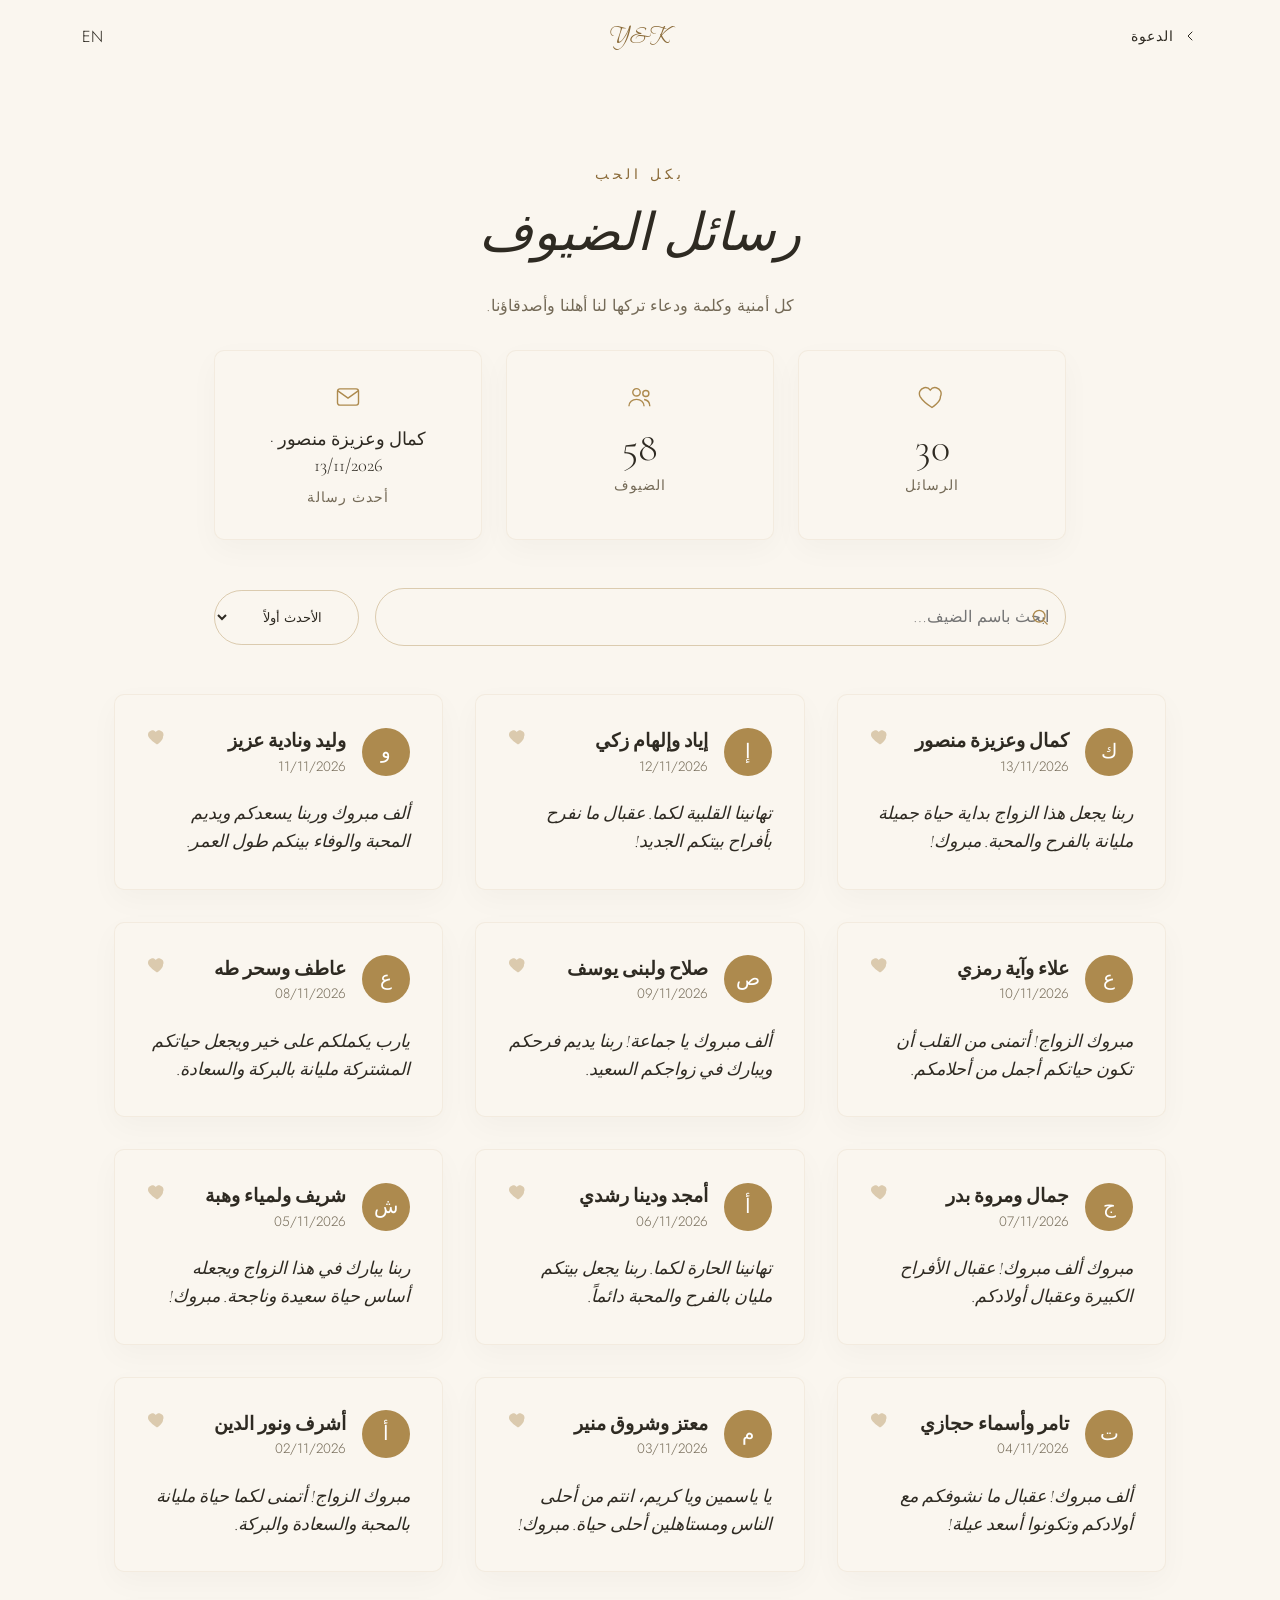
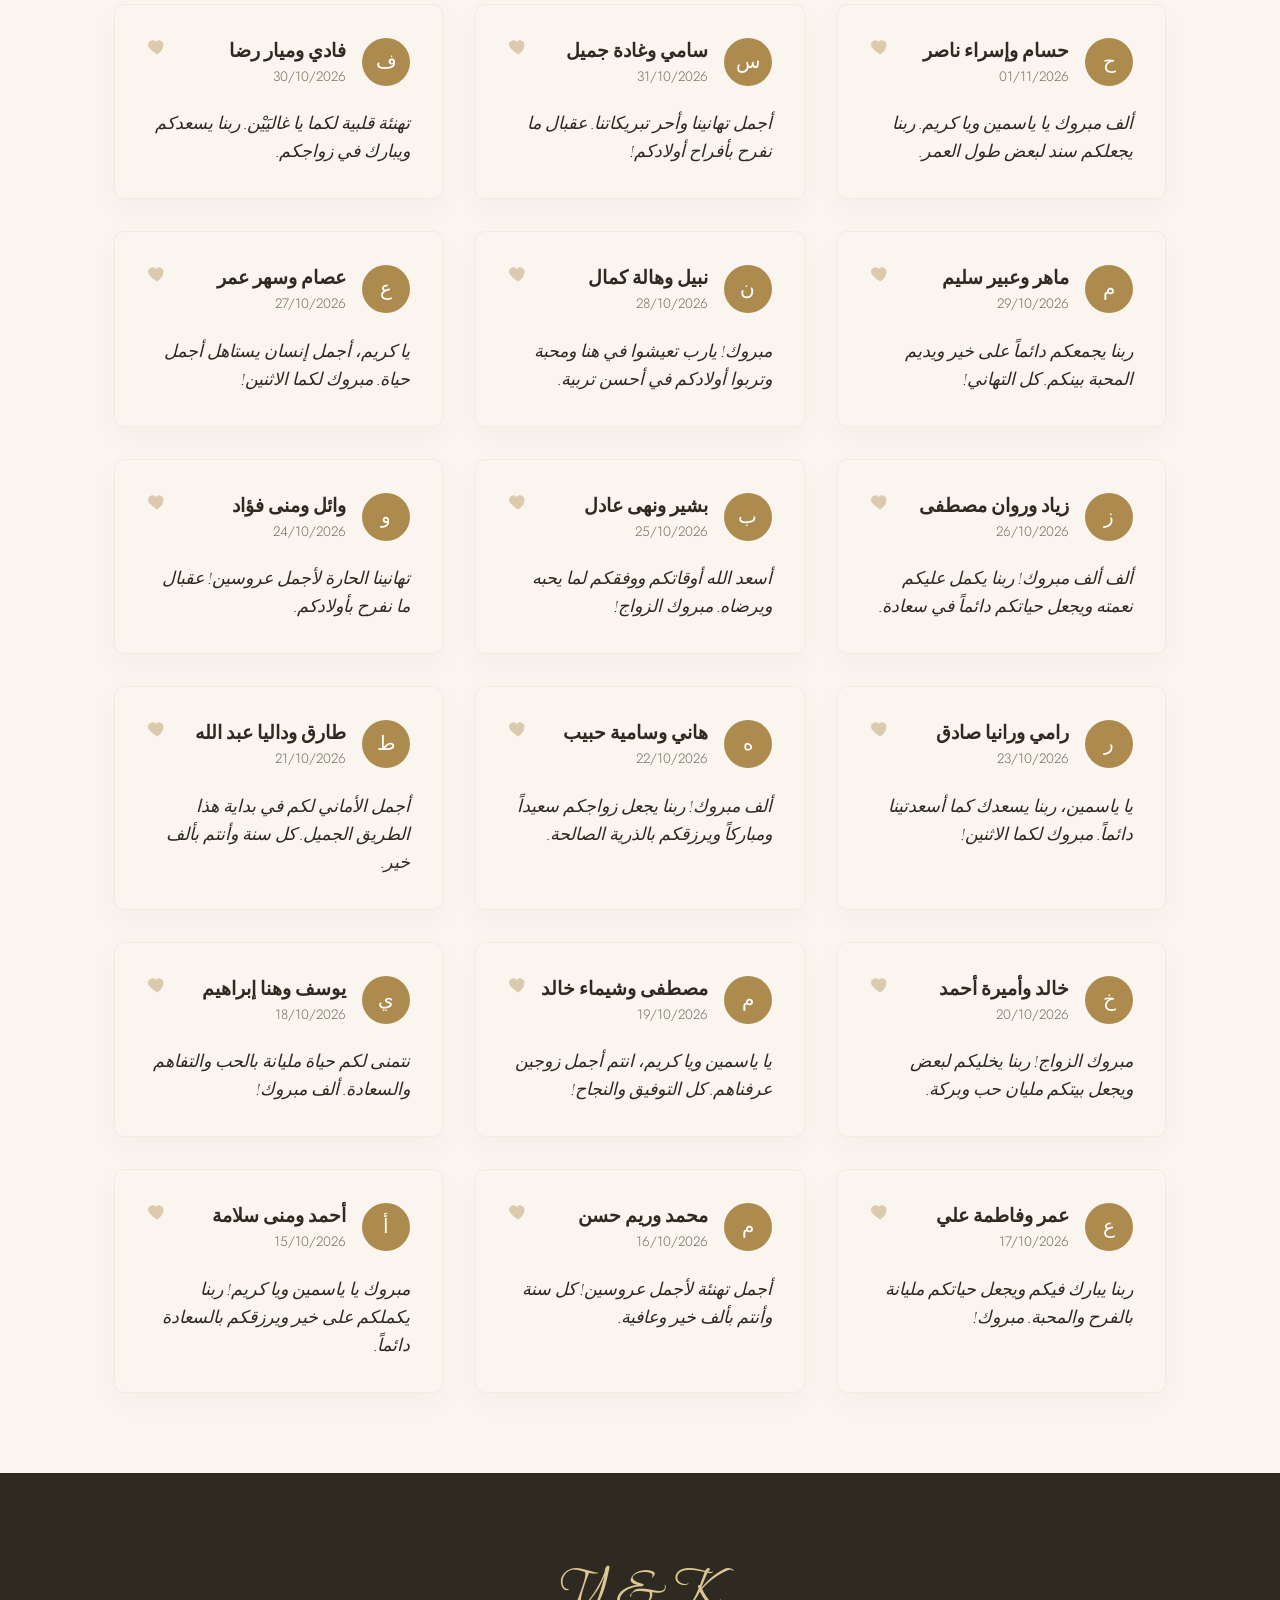
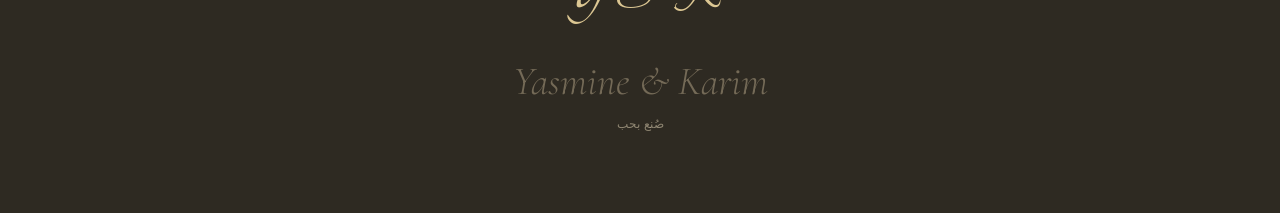
==== commit 5fe8057d: "Add files via upload" ====
--- a/message.html
+++ b/message.html
@@ -1,197 +1,100 @@
 <!DOCTYPE html>
-<html lang="en" dir="ltr">
+<html lang="ar" dir="rtl">
 <head>
 <meta charset="UTF-8">
 <meta name="viewport" content="width=device-width, initial-scale=1.0, viewport-fit=cover">
-<title>Guest Messages — Yasmine &amp; Karim</title>
+<title>رسائل الضيوف — ياسمين وكريم</title>
 <meta name="description" content="Sweet notes and well-wishes from family and friends.">
 <meta name="theme-color" content="#AD8A4E">
-
-<link rel="icon" type="image/svg+xml" href="assets/images/favicon.svg">
-
+<link rel="icon" type="image/svg+xml" href="data:image/svg+xml,<svg xmlns='http://www.w3.org/2000/svg' viewBox='0 0 32 32'><text y='26' font-size='26'>💍</text></svg>">
 <link rel="preconnect" href="https://fonts.googleapis.com">
 <link rel="preconnect" href="https://fonts.gstatic.com" crossorigin>
-<link href="https://fonts.googleapis.com/css2?family=Italiana&family=Cormorant+Garamond:ital,wght@0,400;0,500;0,600;0,700;1,500&family=Beau+Rivage&family=Jost:wght@300;400;500;600&display=swap" rel="stylesheet">
-
+<link href="https://fonts.googleapis.com/css2?family=Italiana&family=Cormorant+Garamond:ital,wght@0,400;0,500;0,600;0,700;1,500&family=Beau+Rivage&family=Jost:wght@300;400;500;600&family=Noto+Naskh+Arabic:wght@400;500;600;700&display=swap" rel="stylesheet">
 <link rel="stylesheet" href="style.css">
 </head>
 <body>
 
 <header class="site-nav" id="site-nav">
-  <div class="nav-inner" style="justify-content: center; position: relative;">
-    <a href="index.html" class="nav-monogram" aria-label="Back to top">Y&amp;K</a>
-    <a href="index.html" style="position: absolute; left: 2rem; display: flex; align-items: center; gap: 0.5rem; text-decoration: none; color: var(--text-main); font-size: 0.85rem; letter-spacing: 1px; text-transform: uppercase;">
+  <div class="nav-inner" style="justify-content:center;position:relative;">
+    <a href="index.html" class="nav-monogram" aria-label="Back to home" style="color:var(--accent-deep);">Y&amp;K</a>
+    <a href="index.html" id="back-link" style="position:absolute;inset-inline-start:2rem;display:flex;align-items:center;gap:0.5rem;text-decoration:none;color:var(--text-main);font-size:0.85rem;letter-spacing:1px;text-transform:uppercase;">
       <svg viewBox="0 0 24 24" width="16" height="16" aria-hidden="true"><path d="M15 6l-6 6 6 6" fill="none" stroke="currentColor" stroke-width="1.5" stroke-linecap="round" stroke-linejoin="round"/></svg>
-      <span data-i18n="msg-back">The Invitation</span>
+      <span data-i18n="msg-back">الدعوة</span>
     </a>
-    <button id="lang-toggle" class="lang-toggle" aria-label="Switch Language" style="position: absolute; right: 2rem;">EN</button>
+    <button id="lang-toggle" class="lang-toggle" aria-label="Switch Language" style="position:absolute;inset-inline-end:2rem;">AR</button>
   </div>
 </header>
 
-<main id="main" style="padding-top: 100px;">
-  
+<main id="main" style="padding-top:100px;">
+
   <!-- Banner -->
-  <section class="container" style="text-align: center; padding: 4rem 1rem;">
-    <p class="eyebrow" data-i18n="msg-eyebrow">With Love</p>
-    <h1 class="section-title" data-i18n="msg-title">Guest Messages</h1>
-    <p data-i18n="msg-desc">Every wish, note, and blessing our family and friends have left for the two of us.</p>
+  <section class="container" style="text-align:center;padding:4rem 1rem 2rem;">
+    <p class="eyebrow" data-i18n="msg-eyebrow">بكل الحب</p>
+    <h1 class="section-title" data-i18n="msg-title">رسائل الضيوف</h1>
+    <p data-i18n="msg-desc">كل أمنية وكلمة ودعاء تركها لنا أهلنا وأصدقاؤنا.</p>
   </section>
 
   <!-- Stats Grid -->
-  <section class="container" style="max-width: 900px; display: grid; grid-template-columns: repeat(auto-fit, minmax(250px, 1fr)); gap: 1.5rem; margin-bottom: 3rem;">
-    <div class="stat-card" style="background: var(--bg-ivory, #FAF6EF); padding: 2rem; border-radius: var(--radius-md, 12px); text-align: center; box-shadow: 0 10px 30px rgba(0,0,0,0.03); border: 1px solid rgba(173,138,78,0.1);">
-      <svg viewBox="0 0 24 24" width="28" height="28" style="color: var(--accent); margin-bottom: 1rem;" fill="none" stroke="currentColor" stroke-width="1.2"><path d="M12 21s-7.5-4.7-10.2-9.3C.3 8.8 1.6 5 5.3 4.1c2-.5 4 .3 5.2 2 1.2-1.7 3.2-2.5 5.2-2 3.7.9 5 4.7 3.5 7.6C19.5 16.3 12 21 12 21z"/></svg>
-      <div id="stat-total-messages" style="font-size: 2.5rem; font-family: var(--font-heading); color: var(--text-main); line-height: 1;">0</div>
-      <div style="font-size: 0.85rem; letter-spacing: 1px; text-transform: uppercase; color: var(--text-soft); margin-top: 0.5rem;" data-i18n="msg-stat-messages">Messages</div>
+  <section class="container" style="max-width:900px;display:grid;grid-template-columns:repeat(auto-fit,minmax(250px,1fr));gap:1.5rem;margin-bottom:3rem;">
+
+    <div class="stat-card" style="background:var(--bg-ivory,#FAF6EF);padding:2rem;border-radius:var(--radius-md,12px);text-align:center;box-shadow:0 10px 30px rgba(0,0,0,0.03);border:1px solid rgba(173,138,78,0.1);">
+      <svg viewBox="0 0 24 24" width="28" height="28" style="color:var(--accent);margin:0 auto 1rem;display:block;" fill="none" stroke="currentColor" stroke-width="1.2"><path d="M12 21s-7.5-4.7-10.2-9.3C.3 8.8 1.6 5 5.3 4.1c2-.5 4 .3 5.2 2 1.2-1.7 3.2-2.5 5.2-2 3.7.9 5 4.7 3.5 7.6C19.5 16.3 12 21 12 21z"/></svg>
+      <div id="stat-total-messages" style="font-size:2.5rem;font-family:var(--font-heading);color:var(--text-main);line-height:1;">0</div>
+      <div style="font-size:0.85rem;letter-spacing:1px;text-transform:uppercase;color:var(--text-soft);margin-top:0.5rem;" data-i18n="msg-stat-messages">الرسائل</div>
     </div>
-    
-    <div class="stat-card" style="background: var(--bg-ivory, #FAF6EF); padding: 2rem; border-radius: var(--radius-md, 12px); text-align: center; box-shadow: 0 10px 30px rgba(0,0,0,0.03); border: 1px solid rgba(173,138,78,0.1);">
-      <svg viewBox="0 0 24 24" width="28" height="28" style="color: var(--accent); margin-bottom: 1rem;" fill="none" stroke="currentColor" stroke-width="1.2"><circle cx="9" cy="8" r="3.2"/><path d="M2.5 20c0-3.6 2.9-6 6.5-6s6.5 2.4 6.5 6"/><circle cx="17" cy="9" r="2.6"/><path d="M15.5 14.2c2.8.4 4.9 2.4 4.9 5.8"/></svg>
-      <div id="stat-total-guests" style="font-size: 2.5rem; font-family: var(--font-heading); color: var(--text-main); line-height: 1;">0</div>
-      <div style="font-size: 0.85rem; letter-spacing: 1px; text-transform: uppercase; color: var(--text-soft); margin-top: 0.5rem;" data-i18n="msg-stat-guests">Guests Joining</div>
+
+    <div class="stat-card" style="background:var(--bg-ivory,#FAF6EF);padding:2rem;border-radius:var(--radius-md,12px);text-align:center;box-shadow:0 10px 30px rgba(0,0,0,0.03);border:1px solid rgba(173,138,78,0.1);">
+      <svg viewBox="0 0 24 24" width="28" height="28" style="color:var(--accent);margin:0 auto 1rem;display:block;" fill="none" stroke="currentColor" stroke-width="1.2"><circle cx="9" cy="8" r="3.2"/><path d="M2.5 20c0-3.6 2.9-6 6.5-6s6.5 2.4 6.5 6"/><circle cx="17" cy="9" r="2.6"/><path d="M15.5 14.2c2.8.4 4.9 2.4 4.9 5.8"/></svg>
+      <div id="stat-total-guests" style="font-size:2.5rem;font-family:var(--font-heading);color:var(--text-main);line-height:1;">0</div>
+      <div style="font-size:0.85rem;letter-spacing:1px;text-transform:uppercase;color:var(--text-soft);margin-top:0.5rem;" data-i18n="msg-stat-guests">الضيوف</div>
     </div>
-    
-    <div class="stat-card" style="background: var(--bg-ivory, #FAF6EF); padding: 2rem; border-radius: var(--radius-md, 12px); text-align: center; box-shadow: 0 10px 30px rgba(0,0,0,0.03); border: 1px solid rgba(173,138,78,0.1);">
-      <svg viewBox="0 0 24 24" width="28" height="28" style="color: var(--accent); margin-bottom: 1rem;" fill="none" stroke="currentColor" stroke-width="1.2"><rect x="3" y="5" width="18" height="14" rx="2"/><path d="M3 6.5l9 6.5 9-6.5"/></svg>
-      <div id="stat-latest-message" style="font-size: 1.25rem; font-family: var(--font-heading); color: var(--text-main); line-height: 1.2; min-height: 2.5rem; display: flex; align-items: center; justify-content: center;">—</div>
-      <div style="font-size: 0.85rem; letter-spacing: 1px; text-transform: uppercase; color: var(--text-soft); margin-top: 0.5rem;" data-i18n="msg-stat-latest">Latest Message</div>
+
+    <div class="stat-card" style="background:var(--bg-ivory,#FAF6EF);padding:2rem;border-radius:var(--radius-md,12px);text-align:center;box-shadow:0 10px 30px rgba(0,0,0,0.03);border:1px solid rgba(173,138,78,0.1);">
+      <svg viewBox="0 0 24 24" width="28" height="28" style="color:var(--accent);margin:0 auto 1rem;display:block;" fill="none" stroke="currentColor" stroke-width="1.2"><rect x="3" y="5" width="18" height="14" rx="2"/><path d="M3 6.5l9 6.5 9-6.5"/></svg>
+      <div id="stat-latest-message" style="font-size:1.15rem;font-family:var(--font-heading);color:var(--text-main);line-height:1.4;min-height:2.5rem;display:flex;align-items:center;justify-content:center;">—</div>
+      <div style="font-size:0.85rem;letter-spacing:1px;text-transform:uppercase;color:var(--text-soft);margin-top:0.5rem;" data-i18n="msg-stat-latest">أحدث رسالة</div>
     </div>
+
   </section>
 
   <!-- Search & Sort -->
-  <section class="container" style="max-width: 900px; display: flex; flex-wrap: wrap; gap: 1rem; align-items: center; margin-bottom: 3rem;">
-    <div style="flex: 1; position: relative; min-width: 250px;">
-      <svg viewBox="0 0 24 24" width="20" height="20" style="position: absolute; left: 1rem; top: 50%; transform: translateY(-50%); color: var(--accent);" fill="none" stroke="currentColor" stroke-width="1.5"><circle cx="11" cy="11" r="7"/><path d="M21 21l-4.3-4.3"/></svg>
-      <input type="text" id="msg-search" placeholder="Search by guest name..." style="width: 100%; padding: 1rem 1rem 1rem 3rem; border-radius: 50px; border: 1px solid rgba(173,138,78,0.4); background: transparent; font-family: var(--font-body); color: var(--text-main); outline: none;">
+  <section class="container" style="max-width:900px;display:flex;flex-wrap:wrap;gap:1rem;align-items:center;margin-bottom:3rem;">
+    <div style="flex:1;position:relative;min-width:250px;">
+      <svg viewBox="0 0 24 24" width="20" height="20" id="search-icon" style="position:absolute;inset-inline-start:1rem;top:50%;transform:translateY(-50%);color:var(--accent);" fill="none" stroke="currentColor" stroke-width="1.5"><circle cx="11" cy="11" r="7"/><path d="M21 21l-4.3-4.3"/></svg>
+      <input
+        type="text"
+        id="msg-search"
+        data-i18n-placeholder="msg-search-placeholder"
+        placeholder="ابحث باسم الضيف…"
+        style="width:100%;padding:1rem 1rem 1rem 3rem;border-radius:50px;border:1px solid rgba(173,138,78,0.4);background:transparent;font-family:var(--font-body);color:var(--text-main);outline:none;"
+      >
     </div>
-    <select id="msg-sort" style="padding: 1rem 2rem; border-radius: 50px; border: 1px solid rgba(173,138,78,0.4); background: transparent; font-family: var(--font-body); color: var(--text-main); outline: none; cursor: pointer;">
-      <option value="newest" data-i18n="msg-sort-newest">Newest First</option>
-      <option value="oldest" data-i18n="msg-sort-oldest">Oldest First</option>
+    <select id="msg-sort" style="padding:1rem 2rem;border-radius:50px;border:1px solid rgba(173,138,78,0.4);background:transparent;font-family:var(--font-body);color:var(--text-main);outline:none;cursor:pointer;">
+      <option value="newest" data-i18n="msg-sort-newest">الأحدث أولاً</option>
+      <option value="oldest" data-i18n="msg-sort-oldest">الأقدم أولاً</option>
     </select>
   </section>
 
   <!-- Messages Grid -->
-  <section class="container" style="max-width: 1100px; padding-bottom: 5rem;">
-    <div id="messages-grid" style="display: grid; grid-template-columns: repeat(auto-fill, minmax(300px, 1fr)); gap: 2rem;"></div>
+  <section class="container" style="max-width:1100px;padding-bottom:5rem;">
+    <div id="messages-grid" style="display:grid;grid-template-columns:repeat(auto-fill,minmax(300px,1fr));gap:2rem;"></div>
   </section>
 
 </main>
 
+<!-- FOOTER -->
+<footer class="site-footer">
+  <div class="container footer-inner">
+    <div class="footer-monogram">Y &amp; K</div>
+    <p class="footer-names">Yasmine &amp; Karim</p>
+    <p class="footer-credit"><span data-i18n="footer-credit">Crafted with love</span></p>
+  </div>
+</footer>
+
+<button class="back-to-top" id="back-to-top" aria-label="Back to top">
+  <svg viewBox="0 0 24 24" aria-hidden="true"><path d="M12 19V5M5 12l7-7 7 7" fill="none" stroke="currentColor" stroke-width="1.5" stroke-linecap="round" stroke-linejoin="round"/></svg>
+</button>
+
 <script src="script.js"></script>
-<script>
-(function(){
-  // Add translations for the messages page
-  var dictEn = window.WS.translations.en;
-  var dictAr = window.WS.translations.ar;
-  
-  Object.assign(dictEn, {
-    "msg-back": "The Invitation",
-    "msg-eyebrow": "With Love",
-    "msg-title": "Guest Messages",
-    "msg-desc": "Every wish, note, and blessing our family and friends have left for the two of us.",
-    "msg-stat-messages": "Messages",
-    "msg-stat-guests": "Guests Joining",
-    "msg-stat-latest": "Latest Message",
-    "msg-sort-newest": "Newest First",
-    "msg-sort-oldest": "Oldest First",
-    "msg-search-placeholder": "Search by guest name..."
-  });
-
-  Object.assign(dictAr, {
-    "msg-back": "الدعوة",
-    "msg-eyebrow": "بكل الحب",
-    "msg-title": "رسائل الضيوف",
-    "msg-desc": "كل أمنية وكلمة ودعاء تركها لنا أهلنا وأصدقاؤنا.",
-    "msg-stat-messages": "الرسائل",
-    "msg-stat-guests": "الضيوف",
-    "msg-stat-latest": "أحدث رسالة",
-    "msg-sort-newest": "الأحدث أولاً",
-    "msg-sort-oldest": "الأقدم أولاً",
-    "msg-search-placeholder": "ابحث باسم الضيف..."
-  });
-
-  // Handle Placeholder Translation Manually
-  window.addEventListener('languageChanged', function(e) {
-    var lang = e.detail;
-    var searchInput = document.getElementById('msg-search');
-    if(searchInput) {
-      searchInput.placeholder = window.WS.translations[lang]["msg-search-placeholder"];
-      // Also adjust icon padding based on direction
-      if (lang === 'ar') {
-        searchInput.style.padding = "1rem 3rem 1rem 1rem";
-        searchInput.previousElementSibling.style.left = "auto";
-        searchInput.previousElementSibling.style.right = "1rem";
-      } else {
-        searchInput.style.padding = "1rem 1rem 1rem 3rem";
-        searchInput.previousElementSibling.style.right = "auto";
-        searchInput.previousElementSibling.style.left = "1rem";
-      }
-    }
-    renderGrid();
-  });
-
-  // Fetch logic
-  var messages = [];
-  var totalGuests = 0;
-  var searchInput = document.getElementById('msg-search');
-  var sortSelect = document.getElementById('msg-sort');
-  var grid = document.getElementById('messages-grid');
-  
-  function initMessages() {
-    var saved = JSON.parse(localStorage.getItem('guestMessages') || '[]');
-    messages = saved;
-    totalGuests = parseInt(localStorage.getItem('guestTotalCount') || '0', 10);
-    
-    // Add mock guests count if empty just for show
-    if (totalGuests === 0 && messages.length > 0) {
-      totalGuests = messages.length * 2;
-    }
-
-    document.getElementById('stat-total-messages').textContent = messages.length;
-    document.getElementById('stat-total-guests').textContent = totalGuests;
-    
-    if (messages.length > 0) {
-      var latest = messages[messages.length - 1];
-      document.getElementById('stat-latest-message').textContent = latest.name + " · " + latest.date;
-    }
-
-    renderGrid();
-  }
-
-  function renderGrid() {
-    if (!grid) return;
-    var query = searchInput.value.trim().toLowerCase();
-    var sortOrder = sortSelect.value;
-
-    var filtered = messages.filter(function(m) {
-      return !query || m.name.toLowerCase().indexOf(query) !== -1;
-    });
-
-    if (sortOrder === 'newest') {
-      filtered.reverse(); // assuming messages is oldest-first chronologically
-    }
-
-    grid.innerHTML = filtered.map(function(m, i) {
-      var initial = m.name ? m.name.charAt(0).toUpperCase() : '?';
-      return '<div style="background: var(--bg-ivory, #FAF6EF); padding: 2rem; border-radius: var(--radius-md, 12px); border: 1px solid rgba(173,138,78,0.1); box-shadow: 0 10px 30px rgba(0,0,0,0.03); position: relative;">' +
-        '<div style="display: flex; align-items: center; gap: 1rem; margin-bottom: 1.5rem;">' +
-          '<div style="width: 48px; height: 48px; border-radius: 50%; background: var(--accent); color: #fff; display: flex; align-items: center; justify-content: center; font-family: var(--font-heading); font-size: 1.25rem;">' + initial + '</div>' +
-          '<div>' +
-            '<div style="font-family: var(--font-heading); font-weight: 600; color: var(--text-main); font-size: 1.2rem;">' + m.name + '</div>' +
-            '<div style="font-size: 0.85rem; color: var(--text-soft);">' + (m.date || '') + '</div>' +
-          '</div>' +
-        '</div>' +
-        '<svg viewBox="0 0 24 24" width="20" height="20" style="position: absolute; top: 2rem; right: ' + (document.documentElement.dir === 'rtl' ? 'auto' : '2rem') + '; left: ' + (document.documentElement.dir === 'rtl' ? '2rem' : 'auto') + '; color: var(--accent); opacity: 0.5;" fill="currentColor"><path d="M12 21s-7.5-4.7-10.2-9.3C.3 8.8 1.6 5 5.3 4.1c2-.5 4 .3 5.2 2 1.2-1.7 3.2-2.5 5.2-2 3.7.9 5 4.7 3.5 7.6C19.5 16.3 12 21 12 21z"/></svg>' +
-        '<p style="margin: 0; font-family: var(--font-heading); font-style: italic; font-size: 1.1rem; line-height: 1.6; color: var(--text-main);">' + m.text + '</p>' +
-      '</div>';
-    }).join('');
-  }
-
-  searchInput.addEventListener('input', renderGrid);
-  sortSelect.addEventListener('change', renderGrid);
-
-  initMessages();
-})();
-</script>
 </body>
 </html>
